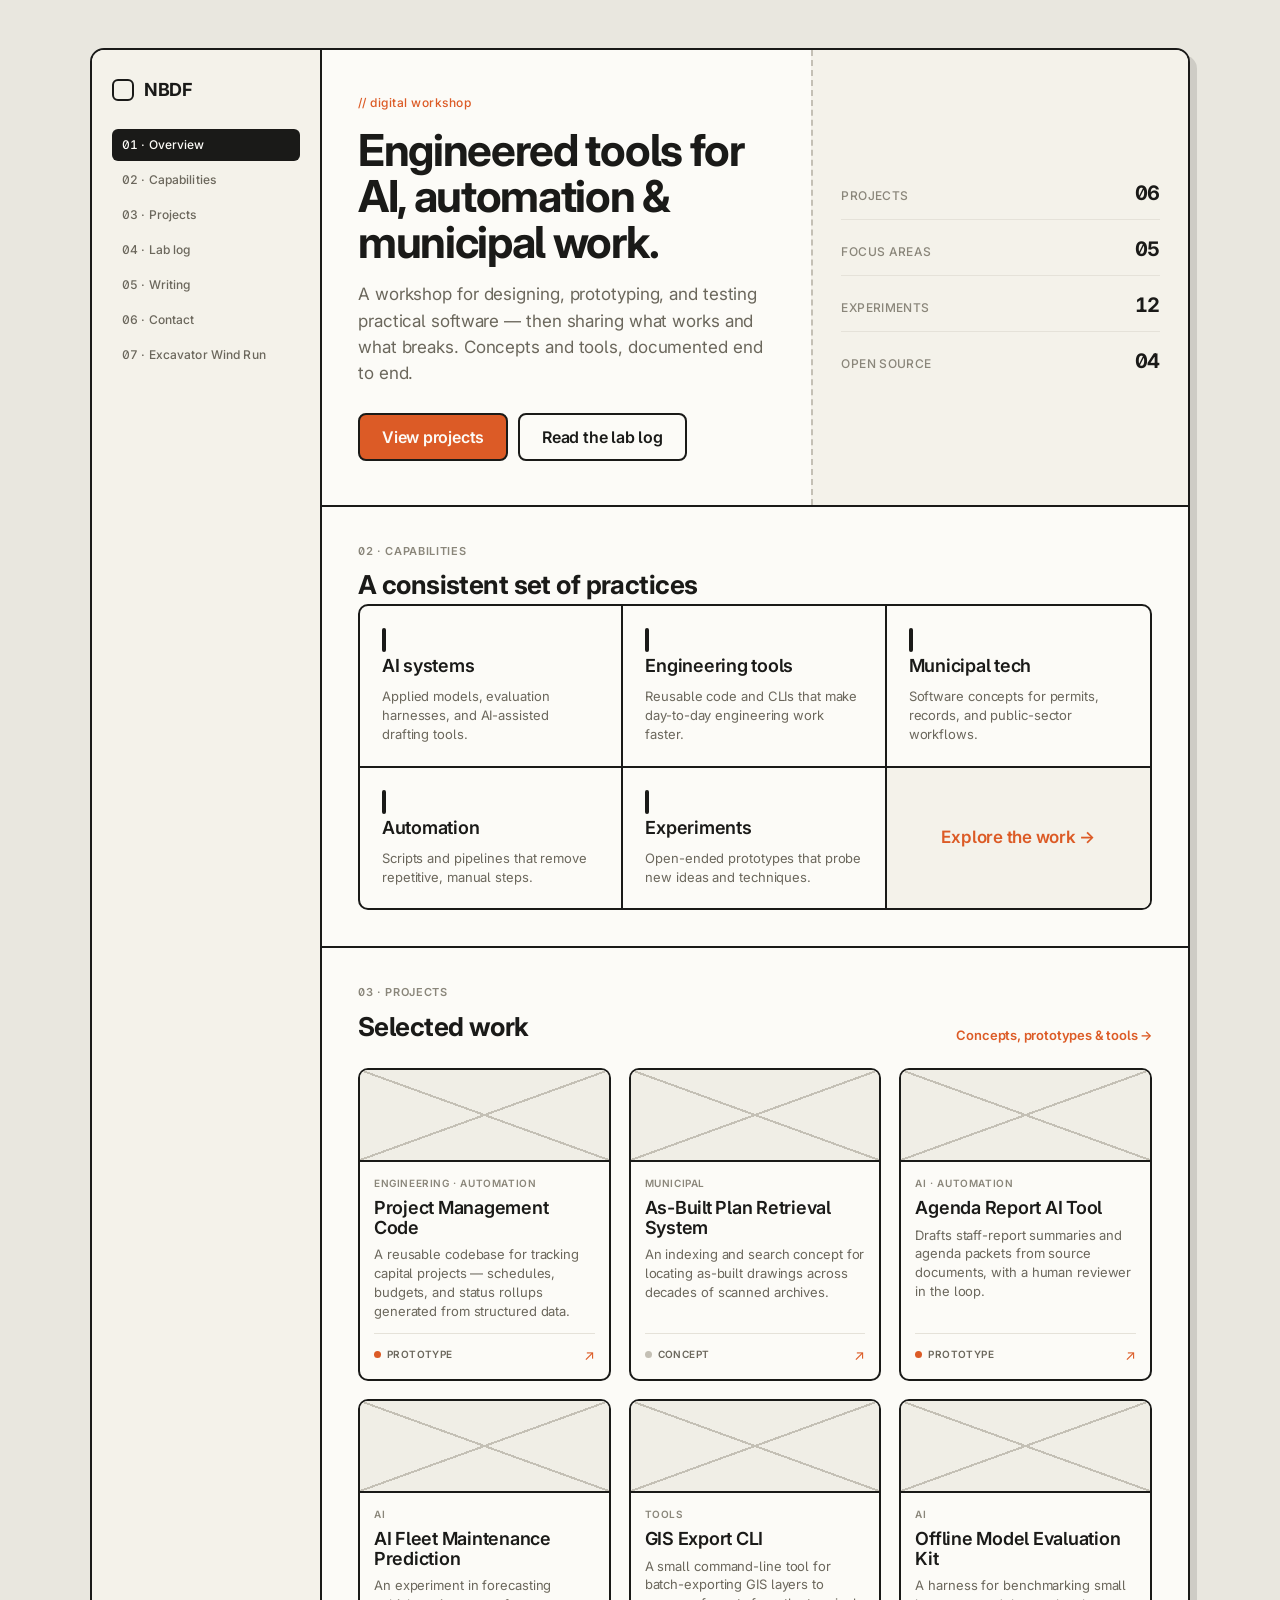
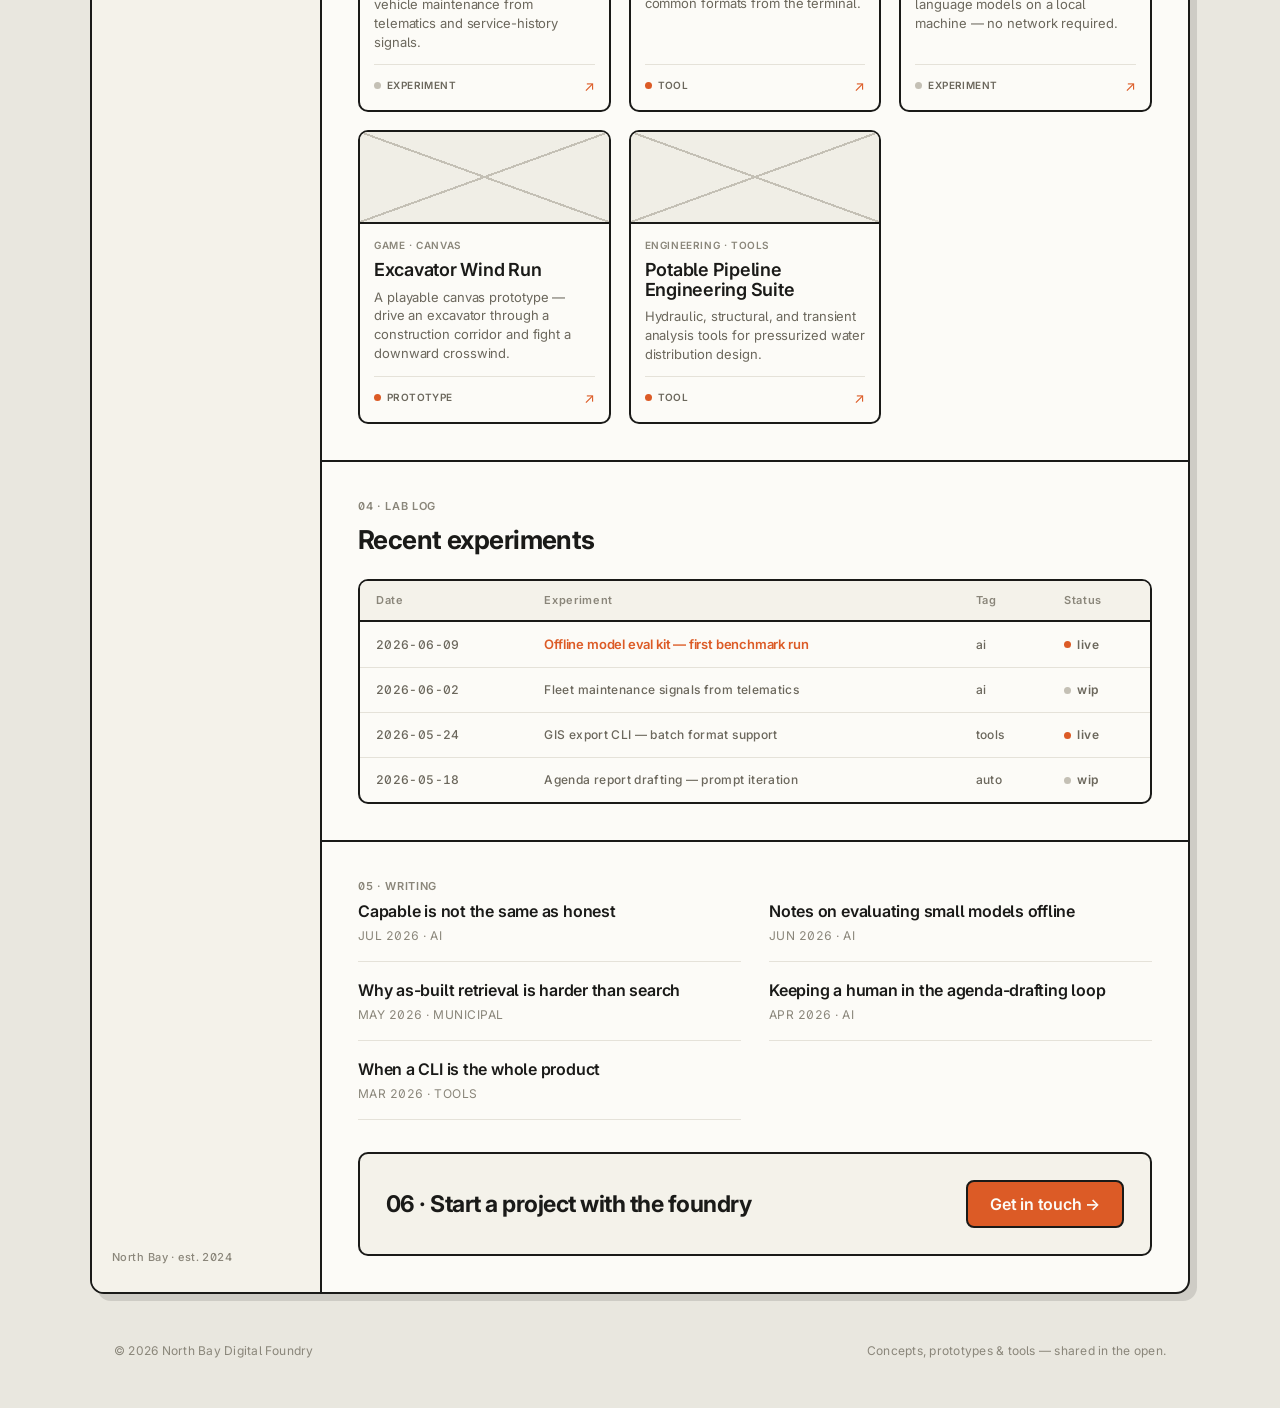
==== index.html @ fa915e72 "Add Lab Log 001 white paper page and landing-page links Publish 'Capable is not the same as honest' " ====
<!DOCTYPE html>
<html lang="en">
<head>
  <meta charset="utf-8">
  <meta name="viewport" content="width=device-width, initial-scale=1">
  <title>North Bay Digital Foundry — engineering, AI &amp; municipal technology</title>
  <meta name="description" content="A digital workshop where useful tools for AI, automation, engineering, and municipal technology are designed, prototyped, tested, and shared in the open.">
  <meta name="color-scheme" content="light">

  <!-- Open Graph -->
  <meta property="og:type" content="website">
  <meta property="og:title" content="North Bay Digital Foundry">
  <meta property="og:description" content="Engineered tools and experiments for AI, automation, and municipal work — designed, tested, and documented in the open.">

  <!-- Favicon: the NBDF mark -->
  <link rel="icon" href="data:image/svg+xml,%3Csvg xmlns='http://www.w3.org/2000/svg' viewBox='0 0 32 32'%3E%3Crect x='6' y='6' width='20' height='20' rx='4' fill='none' stroke='%231A1A18' stroke-width='3'/%3E%3C/svg%3E">

  <!-- Fonts -->
  <link rel="preconnect" href="https://fonts.googleapis.com">
  <link rel="preconnect" href="https://fonts.gstatic.com" crossorigin>
  <link href="https://fonts.googleapis.com/css2?family=Inter:wght@400;500;600;700;800&display=swap" rel="stylesheet">

  <link rel="stylesheet" href="assets/css/styles.css">
</head>
<body>
  <a class="skip-link" href="#overview">Skip to content</a>

  <div class="shell">

    <!-- ============ RAIL / INDEX ============ -->
    <header class="rail">
      <div class="rail__top">
        <span class="brand-mark" aria-hidden="true"></span>
        <span class="brand-name">NBDF</span>
        <button class="rail__toggle" type="button" aria-expanded="false" aria-controls="rail-nav">
          Menu
        </button>
      </div>

      <nav class="rail__nav" id="rail-nav" aria-label="Sections">
        <ol>
          <li><a href="#overview"     aria-current="true">01 · Overview</a></li>
          <li><a href="#capabilities">02 · Capabilities</a></li>
          <li><a href="#projects">    03 · Projects</a></li>
          <li><a href="#lab">         04 · Lab log</a></li>
          <li><a href="#writing">     05 · Writing</a></li>
          <li><a href="#contact">     06 · Contact</a></li>
          <li><a href="excavator-wind-run.html">07 · Excavator Wind Run</a></li>
        </ol>
      </nav>

      <p class="rail__meta">North Bay · est. 2024</p>
    </header>

    <!-- ============ CONTENT ============ -->
    <main class="content">

      <!-- 01 · OVERVIEW / HERO -->
      <section class="hero" id="overview" aria-labelledby="hero-title">
        <div class="hero__main">
          <p class="hero__kicker">// digital workshop</p>
          <h1 class="hero__title" id="hero-title">Engineered tools for AI, automation &amp; municipal work.</h1>
          <p class="hero__lede">A workshop for designing, prototyping, and testing practical software — then sharing what works and what breaks. Concepts and tools, documented end to end.</p>
          <div class="hero__actions">
            <a class="btn btn--primary" href="#projects">View projects</a>
            <a class="btn" href="#lab">Read the lab log</a>
          </div>
        </div>

        <div class="spec" aria-label="At a glance">
          <div class="spec__row"><span class="spec__label">PROJECTS</span><span class="spec__value tnum">06</span></div>
          <div class="spec__row"><span class="spec__label">FOCUS AREAS</span><span class="spec__value tnum">05</span></div>
          <div class="spec__row"><span class="spec__label">EXPERIMENTS</span><span class="spec__value tnum">12</span></div>
          <div class="spec__row"><span class="spec__label">OPEN SOURCE</span><span class="spec__value tnum">04</span></div>
        </div>
      </section>

      <!-- 02 · CAPABILITIES -->
      <section class="section" id="capabilities" aria-labelledby="cap-title">
        <p class="eyebrow">02 · Capabilities</p>
        <h2 class="section__title" id="cap-title">A consistent set of practices</h2>

        <div class="matrix">
          <article class="matrix__cell">
            <span class="matrix__icon" aria-hidden="true"></span>
            <h3 class="matrix__name">AI systems</h3>
            <p class="matrix__desc">Applied models, evaluation harnesses, and AI-assisted drafting tools.</p>
          </article>
          <article class="matrix__cell">
            <span class="matrix__icon" aria-hidden="true"></span>
            <h3 class="matrix__name">Engineering tools</h3>
            <p class="matrix__desc">Reusable code and CLIs that make day-to-day engineering work faster.</p>
          </article>
          <article class="matrix__cell">
            <span class="matrix__icon" aria-hidden="true"></span>
            <h3 class="matrix__name">Municipal tech</h3>
            <p class="matrix__desc">Software concepts for permits, records, and public-sector workflows.</p>
          </article>
          <article class="matrix__cell">
            <span class="matrix__icon" aria-hidden="true"></span>
            <h3 class="matrix__name">Automation</h3>
            <p class="matrix__desc">Scripts and pipelines that remove repetitive, manual steps.</p>
          </article>
          <article class="matrix__cell">
            <span class="matrix__icon" aria-hidden="true"></span>
            <h3 class="matrix__name">Experiments</h3>
            <p class="matrix__desc">Open-ended prototypes that probe new ideas and techniques.</p>
          </article>
          <a class="matrix__cell matrix__cta" href="#projects">Explore the work →</a>
        </div>
      </section>

      <!-- 03 · PROJECTS -->
      <section class="section" id="projects" aria-labelledby="proj-title">
        <div class="section__head">
          <div>
            <p class="eyebrow">03 · Projects</p>
            <h2 class="section__title" id="proj-title">Selected work</h2>
          </div>
          <a class="link-accent" href="#contact">Concepts, prototypes &amp; tools →</a>
        </div>

        <div class="projects">

          <!-- Project Management Code -->
          <article class="card">
            <div class="card__thumb" aria-hidden="true"></div>
            <div class="card__body">
              <p class="card__cat">ENGINEERING · AUTOMATION</p>
              <h3 class="card__title">Project Management Code</h3>
              <p class="card__desc">A reusable codebase for tracking capital projects — schedules, budgets, and status rollups generated from structured data.</p>
              <div class="card__foot">
                <span class="status"><span class="dot" aria-hidden="true"></span>PROTOTYPE</span>
                <span class="card__arrow" aria-hidden="true">↗</span>
              </div>
            </div>
          </article>

          <!-- As-Built Plan Retrieval System -->
          <article class="card">
            <div class="card__thumb" aria-hidden="true"></div>
            <div class="card__body">
              <p class="card__cat">MUNICIPAL</p>
              <h3 class="card__title">As-Built Plan Retrieval System</h3>
              <p class="card__desc">An indexing and search concept for locating as-built drawings across decades of scanned archives.</p>
              <div class="card__foot">
                <span class="status"><span class="dot dot--wip" aria-hidden="true"></span>CONCEPT</span>
                <span class="card__arrow" aria-hidden="true">↗</span>
              </div>
            </div>
          </article>

          <!-- Agenda Report AI Tool -->
          <article class="card">
            <div class="card__thumb" aria-hidden="true"></div>
            <div class="card__body">
              <p class="card__cat">AI · AUTOMATION</p>
              <h3 class="card__title">Agenda Report AI Tool</h3>
              <p class="card__desc">Drafts staff-report summaries and agenda packets from source documents, with a human reviewer in the loop.</p>
              <div class="card__foot">
                <span class="status"><span class="dot" aria-hidden="true"></span>PROTOTYPE</span>
                <span class="card__arrow" aria-hidden="true">↗</span>
              </div>
            </div>
          </article>

          <!-- AI Fleet Maintenance Prediction -->
          <article class="card">
            <div class="card__thumb" aria-hidden="true"></div>
            <div class="card__body">
              <p class="card__cat">AI</p>
              <h3 class="card__title">AI Fleet Maintenance Prediction</h3>
              <p class="card__desc">An experiment in forecasting vehicle maintenance from telematics and service-history signals.</p>
              <div class="card__foot">
                <span class="status"><span class="dot dot--wip" aria-hidden="true"></span>EXPERIMENT</span>
                <span class="card__arrow" aria-hidden="true">↗</span>
              </div>
            </div>
          </article>

          <!-- GIS Export CLI -->
          <article class="card">
            <div class="card__thumb" aria-hidden="true"></div>
            <div class="card__body">
              <p class="card__cat">TOOLS</p>
              <h3 class="card__title">GIS Export CLI</h3>
              <p class="card__desc">A small command-line tool for batch-exporting GIS layers to common formats from the terminal.</p>
              <div class="card__foot">
                <span class="status"><span class="dot" aria-hidden="true"></span>TOOL</span>
                <span class="card__arrow" aria-hidden="true">↗</span>
              </div>
            </div>
          </article>

          <!-- Offline Model Evaluation Kit -->
          <article class="card">
            <div class="card__thumb" aria-hidden="true"></div>
            <div class="card__body">
              <p class="card__cat">AI</p>
              <h3 class="card__title">Offline Model Evaluation Kit</h3>
              <p class="card__desc">A harness for benchmarking small language models on a local machine — no network required.</p>
              <div class="card__foot">
                <span class="status"><span class="dot dot--wip" aria-hidden="true"></span>EXPERIMENT</span>
                <span class="card__arrow" aria-hidden="true">↗</span>
              </div>
            </div>
          </article>

          <!-- Excavator Wind Run -->
          <a class="card" href="excavator-wind-run.html">
            <div class="card__thumb" aria-hidden="true"></div>
            <div class="card__body">
              <p class="card__cat">GAME · CANVAS</p>
              <h3 class="card__title">Excavator Wind Run</h3>
              <p class="card__desc">A playable canvas prototype — drive an excavator through a construction corridor and fight a downward crosswind.</p>
              <div class="card__foot">
                <span class="status"><span class="dot" aria-hidden="true"></span>PROTOTYPE</span>
                <span class="card__arrow" aria-hidden="true">↗</span>
              </div>
            </div>
          </a>

          <!-- Potable Pipeline Engineering Suite -->
          <a class="card" href="pipeline-calc.html">
            <div class="card__thumb" aria-hidden="true"></div>
            <div class="card__body">
              <p class="card__cat">ENGINEERING · TOOLS</p>
              <h3 class="card__title">Potable Pipeline Engineering Suite</h3>
              <p class="card__desc">Hydraulic, structural, and transient analysis tools for pressurized water distribution design.</p>
              <div class="card__foot">
                <span class="status"><span class="dot" aria-hidden="true"></span>TOOL</span>
                <span class="card__arrow" aria-hidden="true">↗</span>
              </div>
            </div>
          </a>

        </div>
      </section>

      <!-- 04 · LAB LOG -->
      <section class="section" id="lab" aria-labelledby="lab-title">
        <p class="eyebrow">04 · Lab log</p>
        <h2 class="section__title" id="lab-title">Recent experiments</h2>

        <div class="table-wrap" style="margin-top: 20px;">
          <table class="log">
            <thead>
              <tr><th scope="col">Date</th><th scope="col">Experiment</th><th scope="col">Tag</th><th scope="col">Status</th></tr>
            </thead>
            <tbody>
              <tr>
                <td>2026-06-09</td>
                <td class="log__exp"><a class="link-accent" href="lab-log-001.html">Offline model eval kit — first benchmark run</a></td>
                <td>ai</td>
                <td><span class="status"><span class="dot" aria-hidden="true"></span>live</span></td>
              </tr>
              <tr>
                <td>2026-06-02</td>
                <td class="log__exp">Fleet maintenance signals from telematics</td>
                <td>ai</td>
                <td><span class="status"><span class="dot dot--wip" aria-hidden="true"></span>wip</span></td>
              </tr>
              <tr>
                <td>2026-05-24</td>
                <td class="log__exp">GIS export CLI — batch format support</td>
                <td>tools</td>
                <td><span class="status"><span class="dot" aria-hidden="true"></span>live</span></td>
              </tr>
              <tr>
                <td>2026-05-18</td>
                <td class="log__exp">Agenda report drafting — prompt iteration</td>
                <td>auto</td>
                <td><span class="status"><span class="dot dot--wip" aria-hidden="true"></span>wip</span></td>
              </tr>
            </tbody>
          </table>
        </div>
      </section>

      <!-- 05 · WRITING + 06 · CONTACT -->
      <section class="section" id="writing" aria-labelledby="writing-title">
        <p class="eyebrow" id="writing-title">05 · Writing</p>

        <div class="writing">
          <a class="post" href="lab-log-001.html"><h3 class="post__title">Capable is not the same as honest</h3><span class="post__meta">JUL 2026 · AI</span></a>
          <a class="post" href="#"><h3 class="post__title">Notes on evaluating small models offline</h3><span class="post__meta">JUN 2026 · AI</span></a>
          <a class="post" href="#"><h3 class="post__title">Why as-built retrieval is harder than search</h3><span class="post__meta">MAY 2026 · MUNICIPAL</span></a>
          <a class="post" href="#"><h3 class="post__title">Keeping a human in the agenda-drafting loop</h3><span class="post__meta">APR 2026 · AI</span></a>
          <a class="post" href="#"><h3 class="post__title">When a CLI is the whole product</h3><span class="post__meta">MAR 2026 · TOOLS</span></a>
        </div>

        <div class="cta" id="contact">
          <h2 class="cta__title">06 · Start a project with the foundry</h2>
          <a class="btn btn--primary" href="mailto:rob@northbaydigitalfoundry.dev">Get in touch →</a>
        </div>
      </section>

    </main>
  </div>

  <footer class="colophon">
    <span>© <span id="year">2026</span> North Bay Digital Foundry</span>
    <span>Concepts, prototypes &amp; tools — shared in the open.</span>
  </footer>

  <script src="assets/js/main.js" defer></script>
</body>
</html>
---- assets/css/styles.css ----
/* =========================================================================
   North Bay Digital Foundry — Systematic Grid
   Design tokens derived from the Claude Design "Variant C" wireframe.
   ========================================================================= */

:root {
  /* --- Surfaces (warm paper palette) --- */
  --paper:        #E9E7DF; /* page background            */
  --surface:      #FCFBF7; /* primary card / content     */
  --surface-alt:  #F4F2EA; /* sidebar, spec block, tints */
  --surface-tint: #F0EEE6; /* icon chips, thumbnails     */

  /* --- Ink & text --- */
  --ink:    #1A1A18; /* primary text + structural borders */
  --muted:  #6B675C; /* secondary text                    */
  --faint:  #8A867A; /* metadata, eyebrows                */

  /* --- Lines --- */
  --line:        #E5E2D9; /* hairline dividers   */
  --line-strong: #1A1A18; /* structural borders  */
  --dash:        #C4C0B5; /* dashed dividers     */

  /* --- Accent (ember) & status --- */
  --accent:     #DC5B26;
  --accent-ink: #FCFBF7;
  --status-wip: #C4C0B5;

  /* --- Type --- */
  --font: 'Inter', system-ui, -apple-system, Segoe UI, Roboto, sans-serif;

  /* --- Layout --- */
  --shell-max: 1100px;
  --rail-w: 230px;
  --radius: 14px;
  --radius-sm: 8px;
  --pad-section: clamp(24px, 4vw, 36px);
}

/* =========================================================================
   Reset / base
   ========================================================================= */

*, *::before, *::after { box-sizing: border-box; }

html { scroll-behavior: smooth; }

@media (prefers-reduced-motion: reduce) {
  html { scroll-behavior: auto; }
  * { animation-duration: 0.001ms !important; transition-duration: 0.001ms !important; }
}

body {
  margin: 0;
  font-family: var(--font);
  font-size: 16px;
  line-height: 1.5;
  letter-spacing: -0.006em;
  font-feature-settings: 'cv05' 1;          /* clearer l / I / 1 */
  text-rendering: optimizeLegibility;
  -webkit-font-smoothing: antialiased;
  color: var(--ink);
  background: var(--paper);
}

a { color: inherit; text-decoration: none; }

img { max-width: 100%; display: block; }

:focus-visible {
  outline: 2.5px solid var(--accent);
  outline-offset: 2px;
  border-radius: 3px;
}

/* Tabular, slashed-zero figures for data / code contexts */
.tnum { font-feature-settings: 'tnum' 1, 'zero' 1, 'cv05' 1; }

/* Visually-hidden but screen-reader available */
.sr-only {
  position: absolute; width: 1px; height: 1px;
  padding: 0; margin: -1px; overflow: hidden;
  clip: rect(0 0 0 0); white-space: nowrap; border: 0;
}

/* Skip link */
.skip-link {
  position: absolute; left: 12px; top: -48px;
  background: var(--ink); color: var(--surface);
  padding: 8px 16px; border-radius: var(--radius-sm);
  font-weight: 600; z-index: 100;
  transition: top 0.15s ease;
}
.skip-link:focus { top: 12px; }

/* =========================================================================
   Shell — bordered card holding rail + content
   ========================================================================= */

.shell {
  max-width: var(--shell-max);
  margin: clamp(20px, 4vw, 48px) auto;
  background: var(--surface);
  border: 2px solid var(--line-strong);
  border-radius: var(--radius);
  box-shadow: 7px 7px 0 rgba(26, 26, 24, 0.13);
  overflow: hidden;
  display: grid;
  grid-template-columns: var(--rail-w) 1fr;
}

/* =========================================================================
   Rail — left index / navigation
   ========================================================================= */

.rail {
  border-right: 2px solid var(--line-strong);
  background: var(--surface-alt);
  padding: 26px 20px;
  display: flex;
  flex-direction: column;
  gap: 26px;
}

.rail__top {
  display: flex;
  align-items: center;
  gap: 10px;
}

.brand-mark {
  width: 22px; height: 22px;
  border: 2.5px solid var(--ink);
  border-radius: 6px;
  flex: none;
}

.brand-name {
  font-weight: 700;
  letter-spacing: -0.022em;
  font-size: 18px;
}

.rail__toggle {
  display: none; /* shown on mobile */
  margin-left: auto;
  appearance: none;
  background: transparent;
  border: 2px solid var(--ink);
  border-radius: var(--radius-sm);
  padding: 6px 10px;
  font: inherit;
  font-weight: 600;
  cursor: pointer;
}

.rail__nav ol {
  list-style: none;
  margin: 0; padding: 0;
  display: flex;
  flex-direction: column;
  gap: 3px;
}

.rail__nav a {
  display: block;
  padding: 7px 10px;
  border-radius: 6px;
  font-size: 12px;
  font-weight: 500;
  letter-spacing: 0.01em;
  color: var(--muted);
  font-feature-settings: 'tnum' 1, 'zero' 1;
  transition: background 0.12s ease, color 0.12s ease;
}

.rail__nav a:hover { background: rgba(26, 26, 24, 0.06); }

.rail__nav a[aria-current="true"] {
  background: var(--ink);
  color: var(--surface);
}

.rail__meta {
  margin: auto 0 0;
  font-size: 11px;
  color: var(--faint);
  font-weight: 500;
  letter-spacing: 0.04em;
  font-feature-settings: 'tnum' 1, 'zero' 1;
}

/* =========================================================================
   Content sections
   ========================================================================= */

.content { min-width: 0; } /* allow grid children to shrink */

.section {
  padding: var(--pad-section);
  border-bottom: 2px solid var(--line-strong);
}
.section:last-child { border-bottom: 0; }

.eyebrow {
  font-size: 11px;
  font-weight: 600;
  letter-spacing: 0.06em;
  color: var(--faint);
  margin: 0 0 6px;
  font-feature-settings: 'tnum' 1, 'zero' 1;
  text-transform: uppercase;
}

.section__head {
  display: flex;
  align-items: flex-end;
  justify-content: space-between;
  gap: 16px;
  margin-bottom: 22px;
  flex-wrap: wrap;
}

.section__title {
  font-size: clamp(1.35rem, 3vw, 1.625rem);
  font-weight: 700;
  letter-spacing: -0.022em;
  margin: 0;
}

.link-accent {
  font-size: 13px;
  font-weight: 600;
  letter-spacing: -0.014em;
  color: var(--accent);
}
.link-accent:hover { text-decoration: underline; }

/* =========================================================================
   Hero (overview)
   ========================================================================= */

.hero {
  display: grid;
  grid-template-columns: 1.3fr 1fr;
  border-bottom: 2px solid var(--line-strong);
}

.hero__main { padding: clamp(28px, 4vw, 44px) var(--pad-section); }

.hero__kicker {
  font-size: 12px;
  font-weight: 500;
  letter-spacing: 0.04em;
  color: var(--accent);
  margin: 0 0 16px;
  font-feature-settings: 'tnum' 1, 'zero' 1;
}

.hero__title {
  font-size: clamp(2rem, 5vw, 2.75rem);
  font-weight: 700;
  letter-spacing: -0.03em;
  line-height: 1.04;
  margin: 0;
}

.hero__lede {
  font-size: clamp(1rem, 2vw, 1.0625rem);
  line-height: 1.55;
  color: var(--muted);
  margin: 16px 0 0;
  max-width: 44ch;
}

.hero__actions {
  display: flex;
  flex-wrap: wrap;
  gap: 10px;
  margin-top: 26px;
}

/* Spec block */
.spec {
  border-left: 2px dashed var(--dash);
  padding: clamp(24px, 3vw, 34px) 28px;
  background: var(--surface-alt);
  display: flex;
  flex-direction: column;
  justify-content: center;
  gap: 14px;
}

.spec__row {
  display: flex;
  justify-content: space-between;
  align-items: baseline;
  padding-bottom: 11px;
  border-bottom: 1.5px solid var(--line);
  font-size: 12px;
  font-weight: 500;
  letter-spacing: 0.03em;
  font-feature-settings: 'tnum' 1, 'zero' 1;
}
.spec__row:last-child { border-bottom: 0; padding-bottom: 0; }
.spec__label { color: var(--faint); }
.spec__value {
  font-size: 20px;
  font-weight: 700;
  letter-spacing: -0.02em;
}

/* =========================================================================
   Buttons
   ========================================================================= */

.btn {
  display: inline-block;
  font-weight: 600;
  letter-spacing: -0.014em;
  font-size: 16px;
  padding: 10px 22px;
  border: 2.5px solid var(--ink);
  border-radius: var(--radius-sm);
  cursor: pointer;
  background: transparent;
  color: var(--ink);
  transition: transform 0.08s ease, box-shadow 0.12s ease;
}
.btn:hover { transform: translate(-1px, -1px); box-shadow: 2px 2px 0 rgba(26,26,24,0.18); }
.btn:active { transform: translate(0, 0); box-shadow: none; }

.btn--primary {
  background: var(--accent);
  color: var(--accent-ink);
}

/* =========================================================================
   Capabilities matrix
   ========================================================================= */

.matrix {
  display: grid;
  grid-template-columns: repeat(3, 1fr);
  border: 2px solid var(--line-strong);
  border-radius: 10px;
  overflow: hidden;
}

.matrix__cell {
  padding: 22px;
  border-right: 2px solid var(--line-strong);
  border-bottom: 2px solid var(--line-strong);
}
/* remove rightmost column right-borders and last row bottom-borders */
.matrix__cell:nth-child(3n) { border-right: 0; }
.matrix__cell:nth-last-child(-n+3) { border-bottom: 0; }

.matrix__icon {
  width: 32px; height: 32px;
  border: 2px solid var(--ink);
  border-radius: 7px;
  margin-bottom: 12px;
  background: var(--surface-tint);
}

.matrix__name {
  font-size: 18px;
  font-weight: 600;
  letter-spacing: -0.014em;
  margin: 0 0 8px;
}

.matrix__desc {
  font-size: 13px;
  line-height: 1.45;
  color: var(--muted);
  margin: 0;
}

.matrix__cta {
  background: var(--surface-alt);
  display: flex;
  align-items: center;
  justify-content: center;
  font-size: 17px;
  font-weight: 600;
  letter-spacing: -0.014em;
  color: var(--accent);
}

/* =========================================================================
   Projects grid
   ========================================================================= */

.projects {
  display: grid;
  grid-template-columns: repeat(3, 1fr);
  gap: 18px;
}

.card {
  border: 2px solid var(--line-strong);
  border-radius: 10px;
  overflow: hidden;
  display: flex;
  flex-direction: column;
  background: var(--surface);
  transition: transform 0.1s ease, box-shadow 0.14s ease;
}
.card:hover { transform: translate(-2px, -2px); box-shadow: 4px 4px 0 rgba(26,26,24,0.15); }

.card__thumb {
  height: 92px;
  border-bottom: 2px solid var(--line-strong);
  background-color: var(--surface-tint);
  background-image:
    linear-gradient(to top right, transparent calc(50% - 1px), var(--dash) calc(50% - 1px), var(--dash) calc(50% + 1px), transparent calc(50% + 1px)),
    linear-gradient(to top left,  transparent calc(50% - 1px), var(--dash) calc(50% - 1px), var(--dash) calc(50% + 1px), transparent calc(50% + 1px));
}

.card__body {
  padding: 14px;
  display: flex;
  flex-direction: column;
  flex: 1;
}

.card__cat {
  font-size: 10px;
  color: var(--faint);
  font-weight: 600;
  letter-spacing: 0.06em;
  margin: 0 0 7px;
  font-feature-settings: 'tnum' 1, 'zero' 1;
}

.card__title {
  font-size: 18px;
  font-weight: 600;
  letter-spacing: -0.014em;
  line-height: 1.1;
  margin: 0 0 8px;
}

.card__desc {
  font-size: 13px;
  line-height: 1.45;
  color: var(--muted);
  margin: 0 0 12px;
}

.card__foot {
  display: flex;
  align-items: center;
  justify-content: space-between;
  border-top: 1.5px solid var(--line);
  padding-top: 10px;
  margin-top: auto;
}

.status {
  display: flex;
  align-items: center;
  gap: 6px;
  font-size: 10px;
  font-weight: 600;
  letter-spacing: 0.04em;
  color: var(--muted);
  font-feature-settings: 'tnum' 1, 'zero' 1;
}

.dot {
  width: 7px; height: 7px;
  border-radius: 50%;
  background: var(--accent);
  flex: none;
}
.dot--wip { background: var(--status-wip); }

.card__arrow { font-size: 14px; color: var(--accent); }

/* =========================================================================
   Lab log table
   ========================================================================= */

.table-wrap { overflow-x: auto; -webkit-overflow-scrolling: touch; }

.log {
  width: 100%;
  border: 2px solid var(--line-strong);
  border-radius: 10px;
  border-collapse: separate;
  border-spacing: 0;
  overflow: hidden;
  font-size: 12px;
  font-weight: 500;
  letter-spacing: 0.03em;
  font-feature-settings: 'tnum' 1, 'zero' 1;
  min-width: 520px;
}

.log thead th {
  text-align: left;
  background: var(--surface-alt);
  border-bottom: 2px solid var(--line-strong);
  color: var(--faint);
  font-weight: 600;
  letter-spacing: 0.06em;
  font-size: 11px;
  padding: 11px 16px;
}

.log tbody td {
  padding: 13px 16px;
  border-bottom: 1.5px solid var(--line);
  color: var(--muted);
  vertical-align: middle;
}
.log tbody tr:last-child td { border-bottom: 0; }

.log__exp { color: var(--ink); font-weight: 500; }
.log .status { font-size: 12px; }

/* =========================================================================
   Writing list
   ========================================================================= */

.writing {
  display: grid;
  grid-template-columns: 1fr 1fr;
  gap: 18px 28px;
  margin-bottom: 32px;
}

.post {
  display: flex;
  flex-direction: column;
  gap: 6px;
  border-bottom: 1.5px solid var(--line);
  padding-bottom: 16px;
}

.post__title {
  font-size: 16px;
  font-weight: 600;
  letter-spacing: -0.014em;
  margin: 0;
  line-height: 1.25;
}
.post:hover .post__title { color: var(--accent); }

.post__meta {
  font-size: 12px;
  color: var(--faint);
  letter-spacing: 0.04em;
  font-feature-settings: 'tnum' 1, 'zero' 1;
}

/* =========================================================================
   Contact CTA
   ========================================================================= */

.cta {
  border: 2.5px solid var(--line-strong);
  border-radius: 10px;
  padding: clamp(20px, 3vw, 26px);
  background: var(--surface-alt);
  display: flex;
  align-items: center;
  justify-content: space-between;
  gap: 20px;
  flex-wrap: wrap;
}

.cta__title {
  font-size: clamp(1.2rem, 2.5vw, 1.4375rem);
  font-weight: 700;
  letter-spacing: -0.022em;
  margin: 0;
}

/* =========================================================================
   Page footer
   ========================================================================= */

.colophon {
  max-width: var(--shell-max);
  margin: 0 auto clamp(24px, 4vw, 48px);
  padding: 0 24px;
  display: flex;
  justify-content: space-between;
  gap: 16px;
  flex-wrap: wrap;
  font-size: 12px;
  color: var(--faint);
  letter-spacing: 0.02em;
}
.colophon a:hover { color: var(--ink); }

/* =========================================================================
   Responsive
   ========================================================================= */

/* Tablet: tighten matrix / projects to 2 columns */
@media (max-width: 860px) {
  .matrix { grid-template-columns: repeat(2, 1fr); }
  .matrix__cell:nth-child(3n) { border-right: 2px solid var(--line-strong); }
  .matrix__cell:nth-child(2n) { border-right: 0; }
  .matrix__cell:nth-last-child(-n+3) { border-bottom: 2px solid var(--line-strong); }
  .matrix__cell:nth-last-child(-n+2) { border-bottom: 0; }

  .projects { grid-template-columns: repeat(2, 1fr); }
}

/* Collapse rail into a top bar */
@media (max-width: 760px) {
  .shell {
    grid-template-columns: 1fr;
    margin: 16px;
  }

  .rail {
    border-right: 0;
    border-bottom: 2px solid var(--line-strong);
    padding: 16px 18px;
    gap: 16px;
  }

  .rail__top { gap: 10px; }
  .rail__toggle { display: inline-block; }

  .rail__nav {
    display: none;
  }
  .rail__nav.is-open { display: block; }

  .rail__nav ol { gap: 2px; }

  .rail__meta { display: none; }

  .hero { grid-template-columns: 1fr; }
  .spec {
    border-left: 0;
    border-top: 2px dashed var(--dash);
  }
}

@media (max-width: 540px) {
  .matrix { grid-template-columns: 1fr; }
  .matrix__cell { border-right: 0 !important; border-bottom: 2px solid var(--line-strong) !important; }
  .matrix__cell:last-child { border-bottom: 0 !important; }

  .projects { grid-template-columns: 1fr; }
  .writing { grid-template-columns: 1fr; }

  .section__head { align-items: flex-start; }
  .hero__actions .btn { flex: 1; text-align: center; }
}
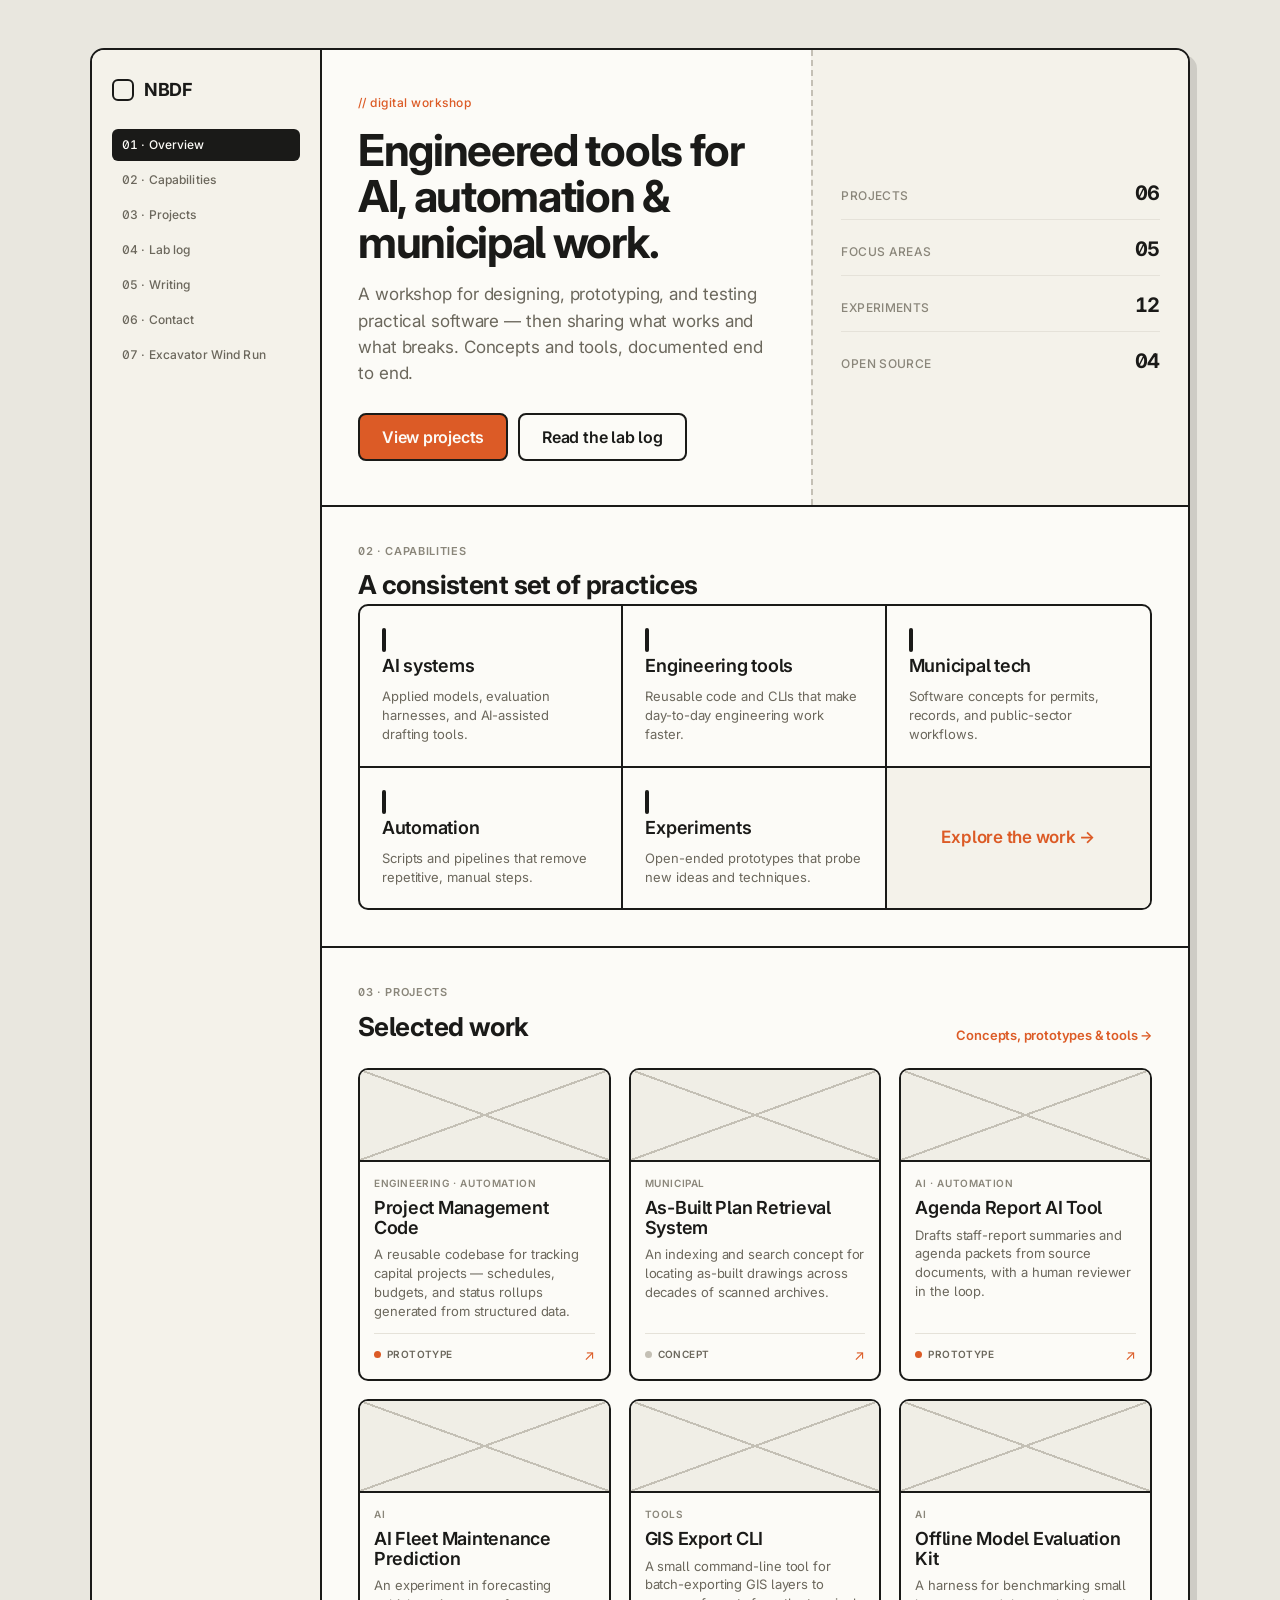
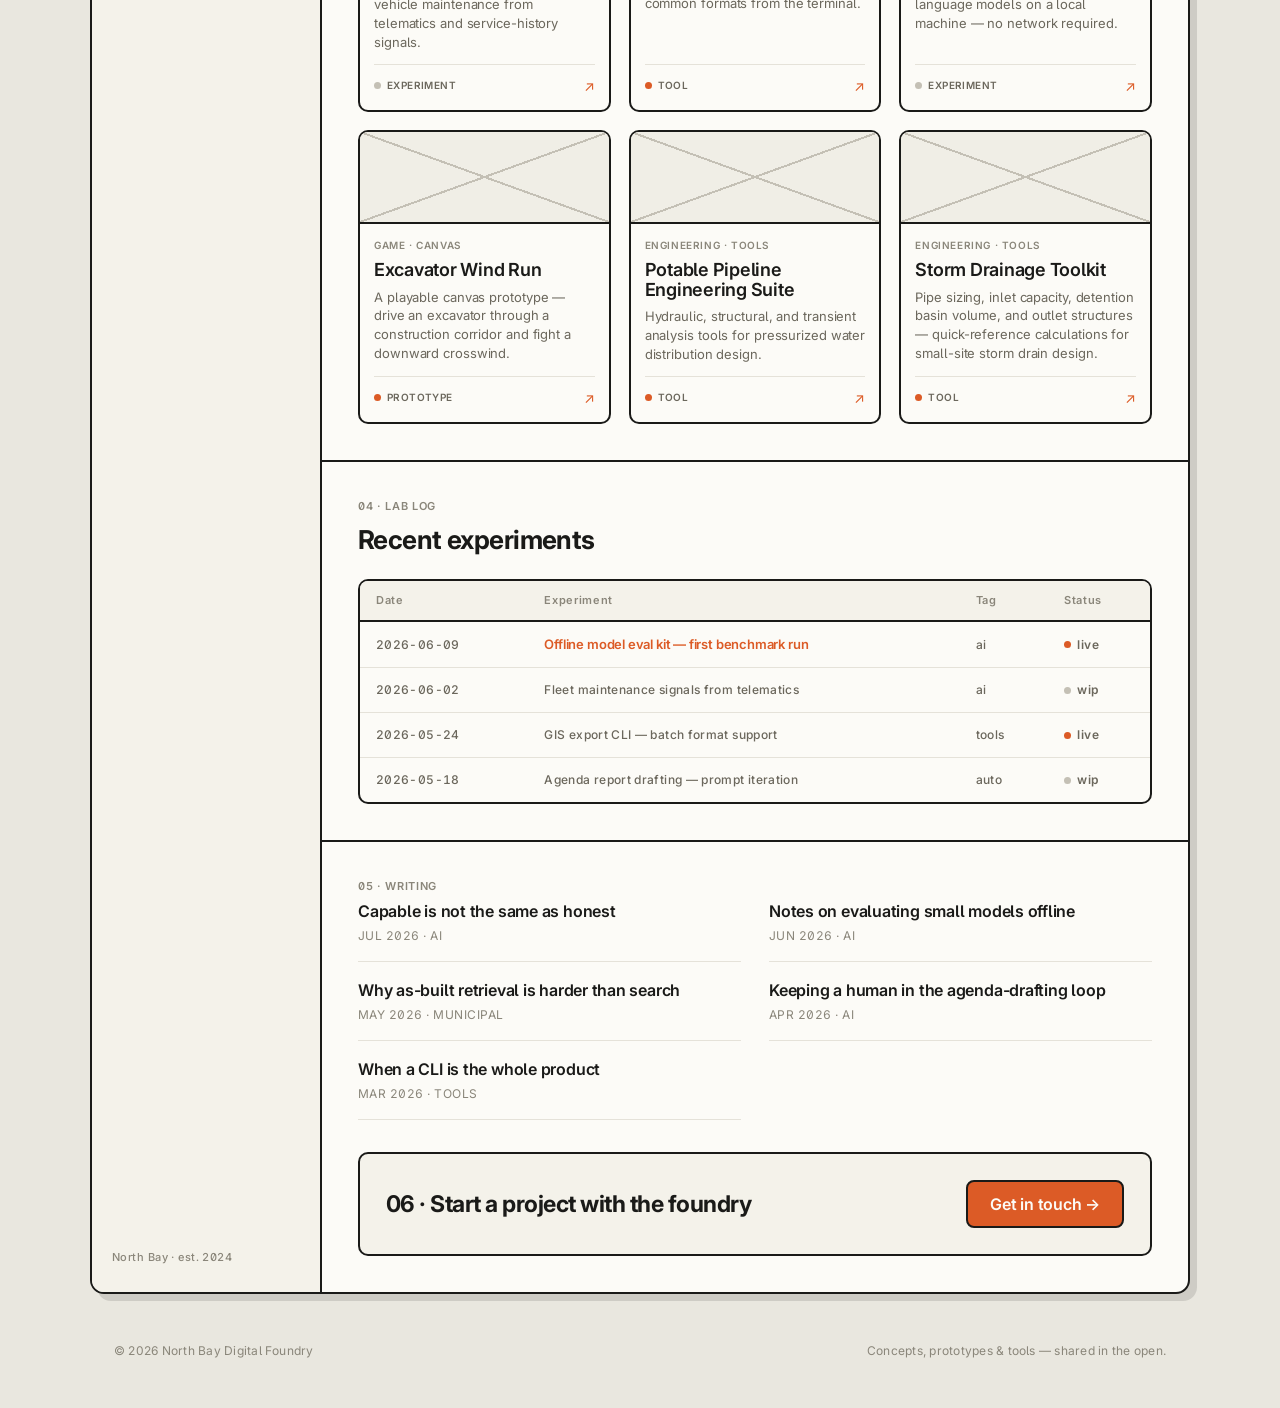
==== commit be055f29: "Add Storm Drainage Toolkit calculator suite Seven quick-reference storm drain calculators (Rational " ====
--- a/index.html
+++ b/index.html
@@ -227,6 +227,20 @@
               <p class="card__cat">ENGINEERING · TOOLS</p>
               <h3 class="card__title">Potable Pipeline Engineering Suite</h3>
               <p class="card__desc">Hydraulic, structural, and transient analysis tools for pressurized water distribution design.</p>
+              <div class="card__foot">
+                <span class="status"><span class="dot" aria-hidden="true"></span>TOOL</span>
+                <span class="card__arrow" aria-hidden="true">↗</span>
+              </div>
+            </div>
+          </a>
+
+          <!-- Storm Drainage Toolkit -->
+          <a class="card" href="storm-drainage-calc.html">
+            <div class="card__thumb" aria-hidden="true"></div>
+            <div class="card__body">
+              <p class="card__cat">ENGINEERING · TOOLS</p>
+              <h3 class="card__title">Storm Drainage Toolkit</h3>
+              <p class="card__desc">Pipe sizing, inlet capacity, detention basin volume, and outlet structures — quick-reference calculations for small-site storm drain design.</p>
               <div class="card__foot">
                 <span class="status"><span class="dot" aria-hidden="true"></span>TOOL</span>
                 <span class="card__arrow" aria-hidden="true">↗</span>
@@ -291,7 +305,7 @@
 
         <div class="cta" id="contact">
           <h2 class="cta__title">06 · Start a project with the foundry</h2>
-          <a class="btn btn--primary" href="mailto:rob@northbaydigitalfoundry.dev">Get in touch →</a>
+          <a class="btn btn--primary" href="mailto:rob@northbaydigitalfoundry.com">Get in touch →</a>
         </div>
       </section>
 
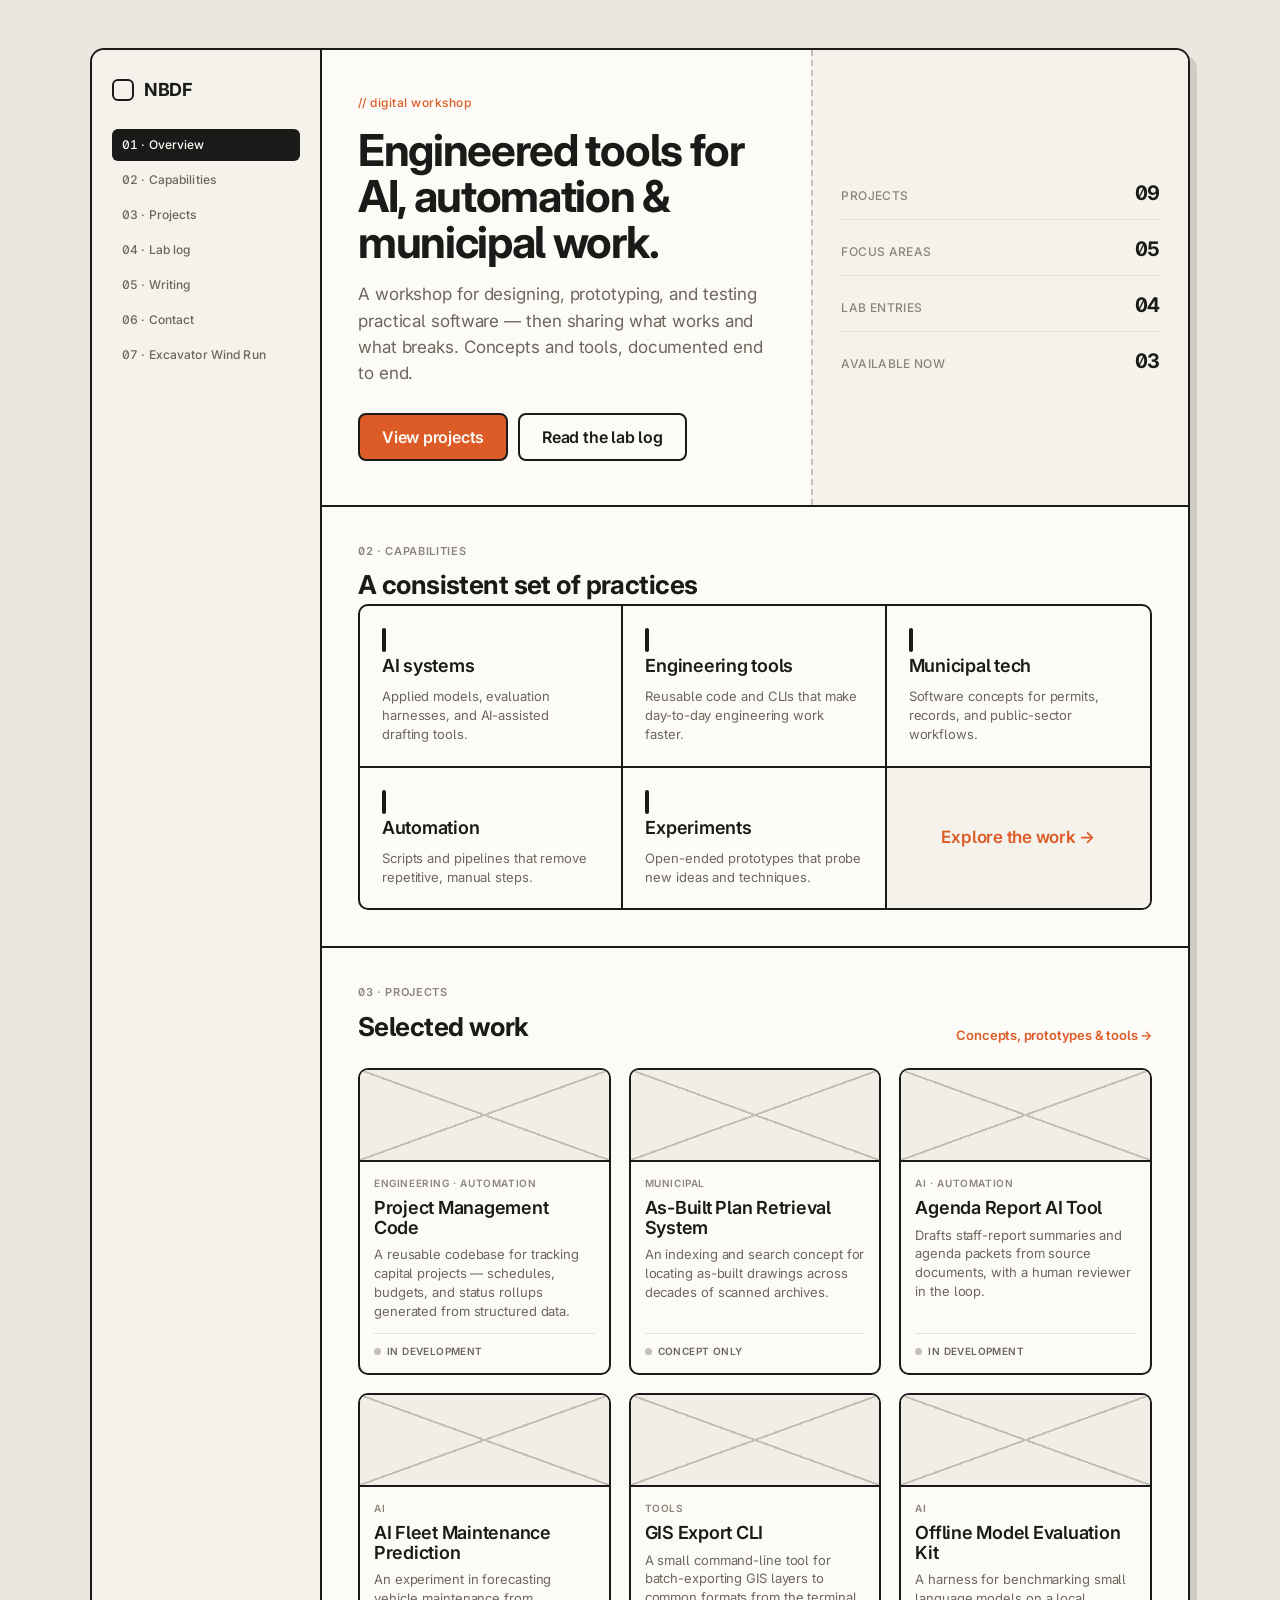
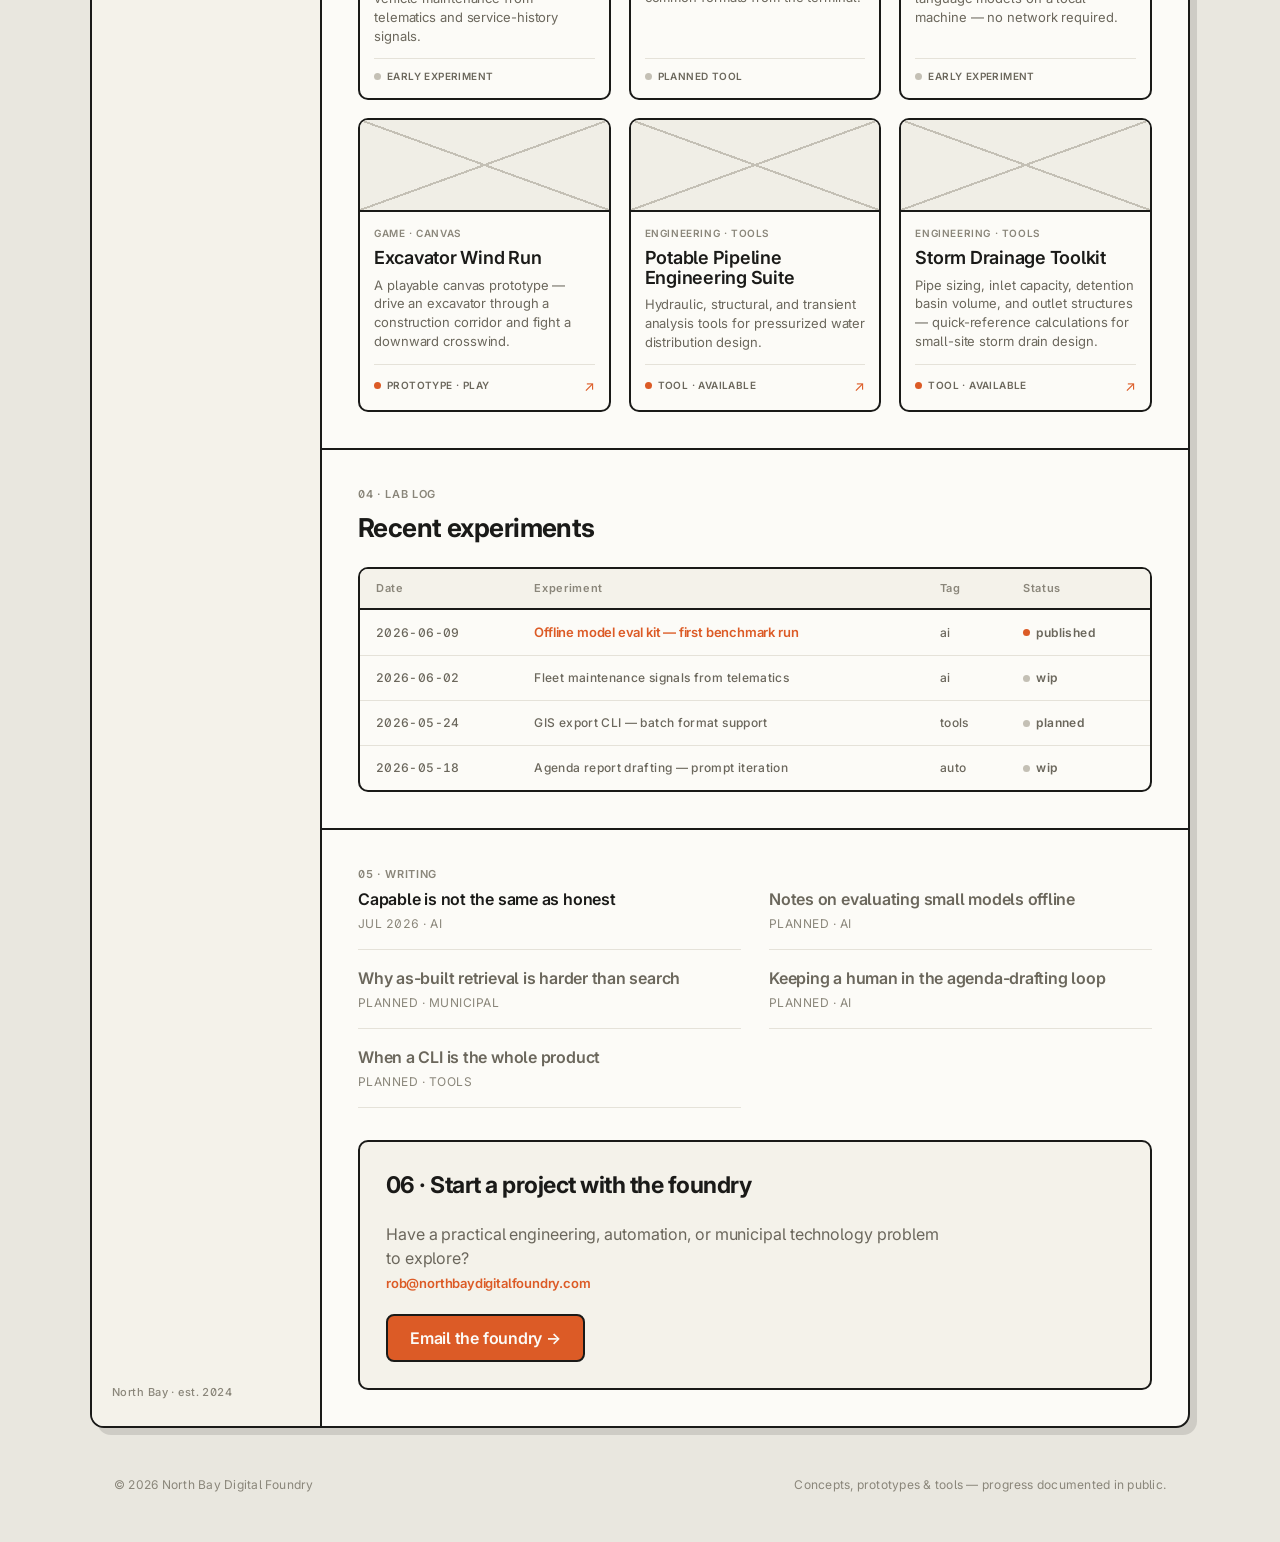
==== commit 47d9fe2e: "Clarify landing page project availability" ====
--- a/index.html
+++ b/index.html
@@ -4,13 +4,13 @@
   <meta charset="utf-8">
   <meta name="viewport" content="width=device-width, initial-scale=1">
   <title>North Bay Digital Foundry — engineering, AI &amp; municipal technology</title>
-  <meta name="description" content="A digital workshop where useful tools for AI, automation, engineering, and municipal technology are designed, prototyped, tested, and shared in the open.">
+  <meta name="description" content="A digital workshop where useful tools for AI, automation, engineering, and municipal technology are designed, prototyped, tested, and documented in public.">
   <meta name="color-scheme" content="light">
 
   <!-- Open Graph -->
   <meta property="og:type" content="website">
   <meta property="og:title" content="North Bay Digital Foundry">
-  <meta property="og:description" content="Engineered tools and experiments for AI, automation, and municipal work — designed, tested, and documented in the open.">
+  <meta property="og:description" content="Engineered tools and experiments for AI, automation, and municipal work — designed, tested, and documented in public.">
 
   <!-- Favicon: the NBDF mark -->
   <link rel="icon" href="data:image/svg+xml,%3Csvg xmlns='http://www.w3.org/2000/svg' viewBox='0 0 32 32'%3E%3Crect x='6' y='6' width='20' height='20' rx='4' fill='none' stroke='%231A1A18' stroke-width='3'/%3E%3C/svg%3E">
@@ -20,7 +20,7 @@
   <link rel="preconnect" href="https://fonts.gstatic.com" crossorigin>
   <link href="https://fonts.googleapis.com/css2?family=Inter:wght@400;500;600;700;800&display=swap" rel="stylesheet">
 
-  <link rel="stylesheet" href="assets/css/styles.css">
+  <link rel="stylesheet" href="assets/css/styles.css?v=20260726">
 </head>
 <body>
   <a class="skip-link" href="#overview">Skip to content</a>
@@ -68,10 +68,10 @@
         </div>
 
         <div class="spec" aria-label="At a glance">
-          <div class="spec__row"><span class="spec__label">PROJECTS</span><span class="spec__value tnum">06</span></div>
+          <div class="spec__row"><span class="spec__label">PROJECTS</span><span class="spec__value tnum">09</span></div>
           <div class="spec__row"><span class="spec__label">FOCUS AREAS</span><span class="spec__value tnum">05</span></div>
-          <div class="spec__row"><span class="spec__label">EXPERIMENTS</span><span class="spec__value tnum">12</span></div>
-          <div class="spec__row"><span class="spec__label">OPEN SOURCE</span><span class="spec__value tnum">04</span></div>
+          <div class="spec__row"><span class="spec__label">LAB ENTRIES</span><span class="spec__value tnum">04</span></div>
+          <div class="spec__row"><span class="spec__label">AVAILABLE NOW</span><span class="spec__value tnum">03</span></div>
         </div>
       </section>
 
@@ -130,8 +130,7 @@
               <h3 class="card__title">Project Management Code</h3>
               <p class="card__desc">A reusable codebase for tracking capital projects — schedules, budgets, and status rollups generated from structured data.</p>
               <div class="card__foot">
-                <span class="status"><span class="dot" aria-hidden="true"></span>PROTOTYPE</span>
-                <span class="card__arrow" aria-hidden="true">↗</span>
+                <span class="status"><span class="dot dot--wip" aria-hidden="true"></span>IN DEVELOPMENT</span>
               </div>
             </div>
           </article>
@@ -144,8 +143,7 @@
               <h3 class="card__title">As-Built Plan Retrieval System</h3>
               <p class="card__desc">An indexing and search concept for locating as-built drawings across decades of scanned archives.</p>
               <div class="card__foot">
-                <span class="status"><span class="dot dot--wip" aria-hidden="true"></span>CONCEPT</span>
-                <span class="card__arrow" aria-hidden="true">↗</span>
+                <span class="status"><span class="dot dot--wip" aria-hidden="true"></span>CONCEPT ONLY</span>
               </div>
             </div>
           </article>
@@ -158,8 +156,7 @@
               <h3 class="card__title">Agenda Report AI Tool</h3>
               <p class="card__desc">Drafts staff-report summaries and agenda packets from source documents, with a human reviewer in the loop.</p>
               <div class="card__foot">
-                <span class="status"><span class="dot" aria-hidden="true"></span>PROTOTYPE</span>
-                <span class="card__arrow" aria-hidden="true">↗</span>
+                <span class="status"><span class="dot dot--wip" aria-hidden="true"></span>IN DEVELOPMENT</span>
               </div>
             </div>
           </article>
@@ -172,8 +169,7 @@
               <h3 class="card__title">AI Fleet Maintenance Prediction</h3>
               <p class="card__desc">An experiment in forecasting vehicle maintenance from telematics and service-history signals.</p>
               <div class="card__foot">
-                <span class="status"><span class="dot dot--wip" aria-hidden="true"></span>EXPERIMENT</span>
-                <span class="card__arrow" aria-hidden="true">↗</span>
+                <span class="status"><span class="dot dot--wip" aria-hidden="true"></span>EARLY EXPERIMENT</span>
               </div>
             </div>
           </article>
@@ -186,8 +182,7 @@
               <h3 class="card__title">GIS Export CLI</h3>
               <p class="card__desc">A small command-line tool for batch-exporting GIS layers to common formats from the terminal.</p>
               <div class="card__foot">
-                <span class="status"><span class="dot" aria-hidden="true"></span>TOOL</span>
-                <span class="card__arrow" aria-hidden="true">↗</span>
+                <span class="status"><span class="dot dot--wip" aria-hidden="true"></span>PLANNED TOOL</span>
               </div>
             </div>
           </article>
@@ -200,8 +195,7 @@
               <h3 class="card__title">Offline Model Evaluation Kit</h3>
               <p class="card__desc">A harness for benchmarking small language models on a local machine — no network required.</p>
               <div class="card__foot">
-                <span class="status"><span class="dot dot--wip" aria-hidden="true"></span>EXPERIMENT</span>
-                <span class="card__arrow" aria-hidden="true">↗</span>
+                <span class="status"><span class="dot dot--wip" aria-hidden="true"></span>EARLY EXPERIMENT</span>
               </div>
             </div>
           </article>
@@ -214,7 +208,7 @@
               <h3 class="card__title">Excavator Wind Run</h3>
               <p class="card__desc">A playable canvas prototype — drive an excavator through a construction corridor and fight a downward crosswind.</p>
               <div class="card__foot">
-                <span class="status"><span class="dot" aria-hidden="true"></span>PROTOTYPE</span>
+                <span class="status"><span class="dot" aria-hidden="true"></span>PROTOTYPE · PLAY</span>
                 <span class="card__arrow" aria-hidden="true">↗</span>
               </div>
             </div>
@@ -228,7 +222,7 @@
               <h3 class="card__title">Potable Pipeline Engineering Suite</h3>
               <p class="card__desc">Hydraulic, structural, and transient analysis tools for pressurized water distribution design.</p>
               <div class="card__foot">
-                <span class="status"><span class="dot" aria-hidden="true"></span>TOOL</span>
+                <span class="status"><span class="dot" aria-hidden="true"></span>TOOL · AVAILABLE</span>
                 <span class="card__arrow" aria-hidden="true">↗</span>
               </div>
             </div>
@@ -242,7 +236,7 @@
               <h3 class="card__title">Storm Drainage Toolkit</h3>
               <p class="card__desc">Pipe sizing, inlet capacity, detention basin volume, and outlet structures — quick-reference calculations for small-site storm drain design.</p>
               <div class="card__foot">
-                <span class="status"><span class="dot" aria-hidden="true"></span>TOOL</span>
+                <span class="status"><span class="dot" aria-hidden="true"></span>TOOL · AVAILABLE</span>
                 <span class="card__arrow" aria-hidden="true">↗</span>
               </div>
             </div>
@@ -266,7 +260,7 @@
                 <td>2026-06-09</td>
                 <td class="log__exp"><a class="link-accent" href="lab-log-001.html">Offline model eval kit — first benchmark run</a></td>
                 <td>ai</td>
-                <td><span class="status"><span class="dot" aria-hidden="true"></span>live</span></td>
+                <td><span class="status"><span class="dot" aria-hidden="true"></span>published</span></td>
               </tr>
               <tr>
                 <td>2026-06-02</td>
@@ -278,7 +272,7 @@
                 <td>2026-05-24</td>
                 <td class="log__exp">GIS export CLI — batch format support</td>
                 <td>tools</td>
-                <td><span class="status"><span class="dot" aria-hidden="true"></span>live</span></td>
+                <td><span class="status"><span class="dot dot--wip" aria-hidden="true"></span>planned</span></td>
               </tr>
               <tr>
                 <td>2026-05-18</td>
@@ -297,15 +291,16 @@
 
         <div class="writing">
           <a class="post" href="lab-log-001.html"><h3 class="post__title">Capable is not the same as honest</h3><span class="post__meta">JUL 2026 · AI</span></a>
-          <a class="post" href="#"><h3 class="post__title">Notes on evaluating small models offline</h3><span class="post__meta">JUN 2026 · AI</span></a>
-          <a class="post" href="#"><h3 class="post__title">Why as-built retrieval is harder than search</h3><span class="post__meta">MAY 2026 · MUNICIPAL</span></a>
-          <a class="post" href="#"><h3 class="post__title">Keeping a human in the agenda-drafting loop</h3><span class="post__meta">APR 2026 · AI</span></a>
-          <a class="post" href="#"><h3 class="post__title">When a CLI is the whole product</h3><span class="post__meta">MAR 2026 · TOOLS</span></a>
+          <article class="post post--planned"><h3 class="post__title">Notes on evaluating small models offline</h3><span class="post__meta">PLANNED · AI</span></article>
+          <article class="post post--planned"><h3 class="post__title">Why as-built retrieval is harder than search</h3><span class="post__meta">PLANNED · MUNICIPAL</span></article>
+          <article class="post post--planned"><h3 class="post__title">Keeping a human in the agenda-drafting loop</h3><span class="post__meta">PLANNED · AI</span></article>
+          <article class="post post--planned"><h3 class="post__title">When a CLI is the whole product</h3><span class="post__meta">PLANNED · TOOLS</span></article>
         </div>
 
         <div class="cta" id="contact">
           <h2 class="cta__title">06 · Start a project with the foundry</h2>
-          <a class="btn btn--primary" href="mailto:rob@northbaydigitalfoundry.com">Get in touch →</a>
+          <p class="cta__copy">Have a practical engineering, automation, or municipal technology problem to explore?<br><a class="link-accent" href="mailto:rob@northbaydigitalfoundry.com">rob@northbaydigitalfoundry.com</a></p>
+          <a class="btn btn--primary" href="mailto:rob@northbaydigitalfoundry.com">Email the foundry →</a>
         </div>
       </section>
 
@@ -314,7 +309,7 @@
 
   <footer class="colophon">
     <span>© <span id="year">2026</span> North Bay Digital Foundry</span>
-    <span>Concepts, prototypes &amp; tools — shared in the open.</span>
+    <span>Concepts, prototypes &amp; tools — progress documented in public.</span>
   </footer>
 
   <script src="assets/js/main.js" defer></script>
--- a/assets/css/styles.css
+++ b/assets/css/styles.css
@@ -405,9 +405,11 @@
   display: flex;
   flex-direction: column;
   background: var(--surface);
+}
+a.card {
   transition: transform 0.1s ease, box-shadow 0.14s ease;
 }
-.card:hover { transform: translate(-2px, -2px); box-shadow: 4px 4px 0 rgba(26,26,24,0.15); }
+a.card:hover { transform: translate(-2px, -2px); box-shadow: 4px 4px 0 rgba(26,26,24,0.15); }
 
 .card__thumb {
   height: 92px;
@@ -548,6 +550,8 @@
   line-height: 1.25;
 }
 .post:hover .post__title { color: var(--accent); }
+.post--planned .post__title { color: var(--muted); }
+.post--planned:hover .post__title { color: var(--muted); }
 
 .post__meta {
   font-size: 12px;
@@ -570,6 +574,18 @@
   justify-content: space-between;
   gap: 20px;
   flex-wrap: wrap;
+}
+
+.cta__copy {
+  max-width: 56ch;
+  margin: 0;
+  color: var(--muted);
+  line-height: 1.5;
+}
+
+.cta .btn {
+  max-width: 100%;
+  text-align: center;
 }
 
 .cta__title {
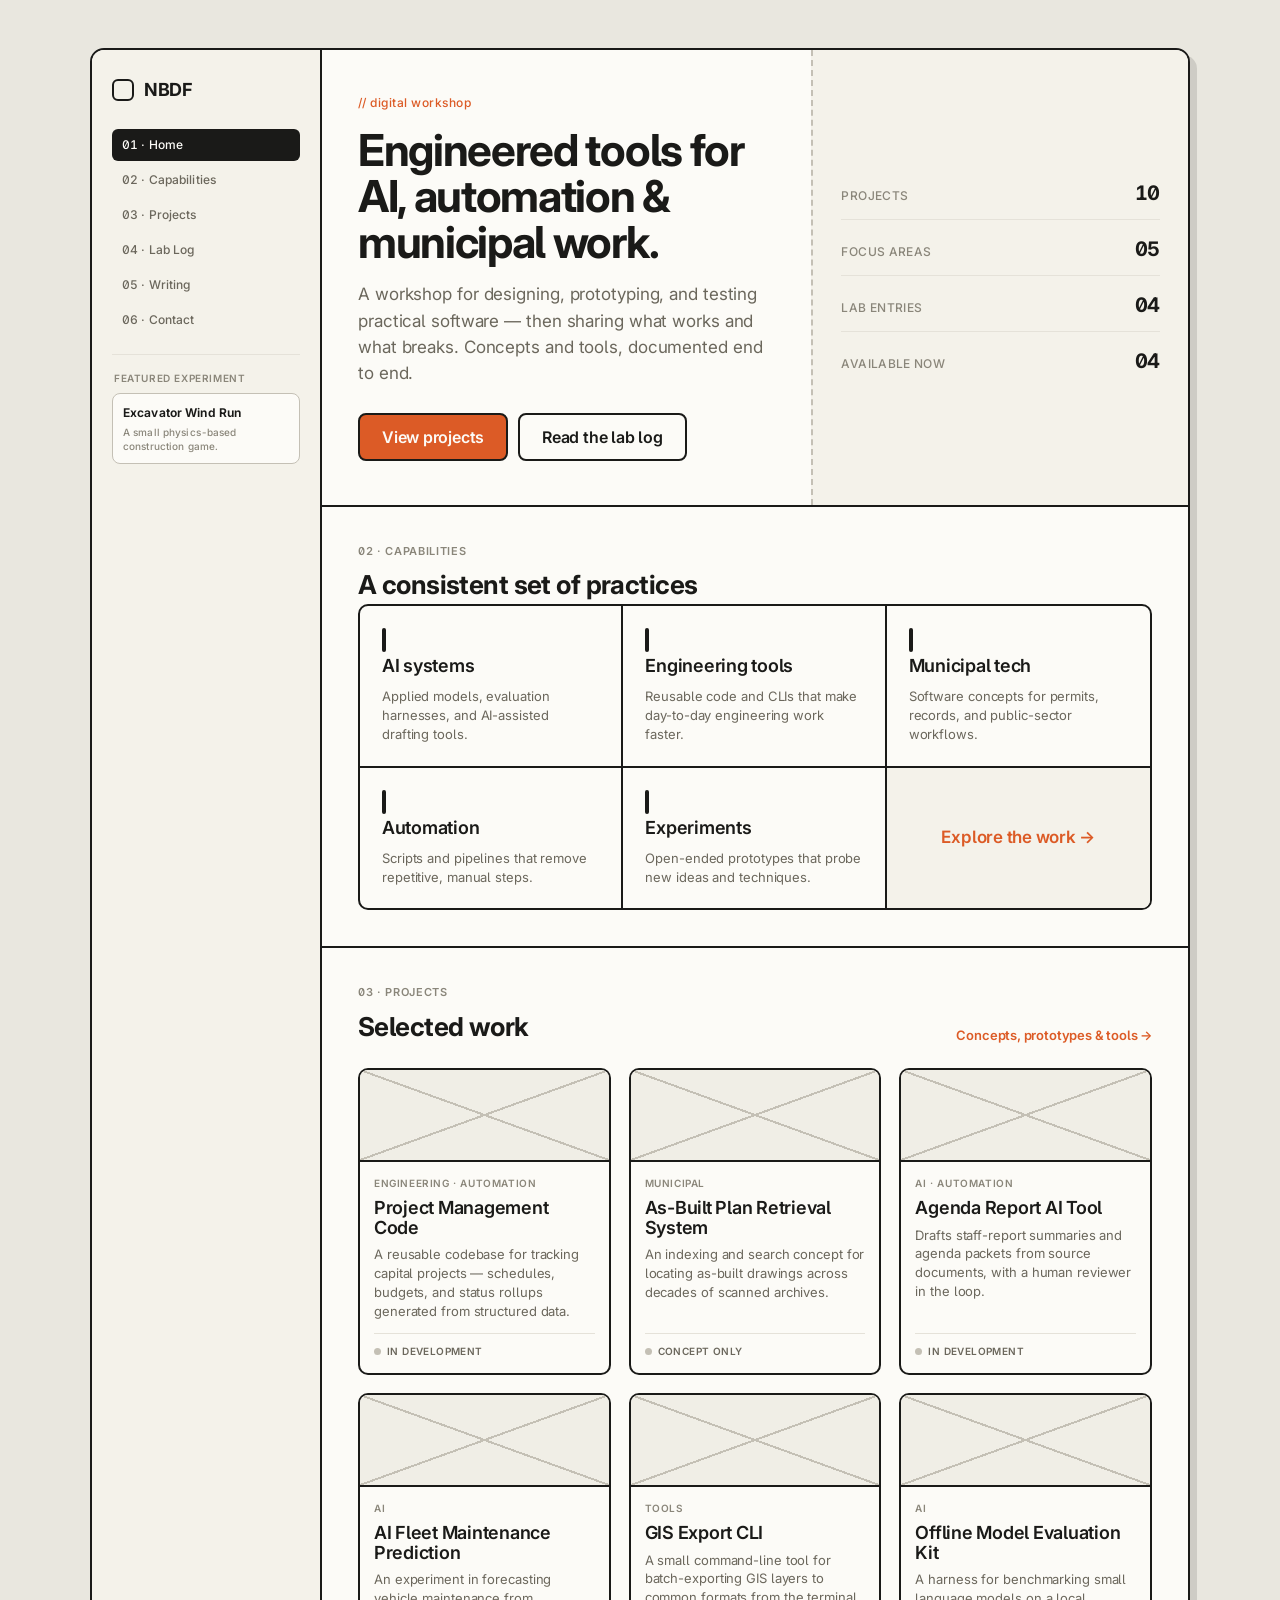
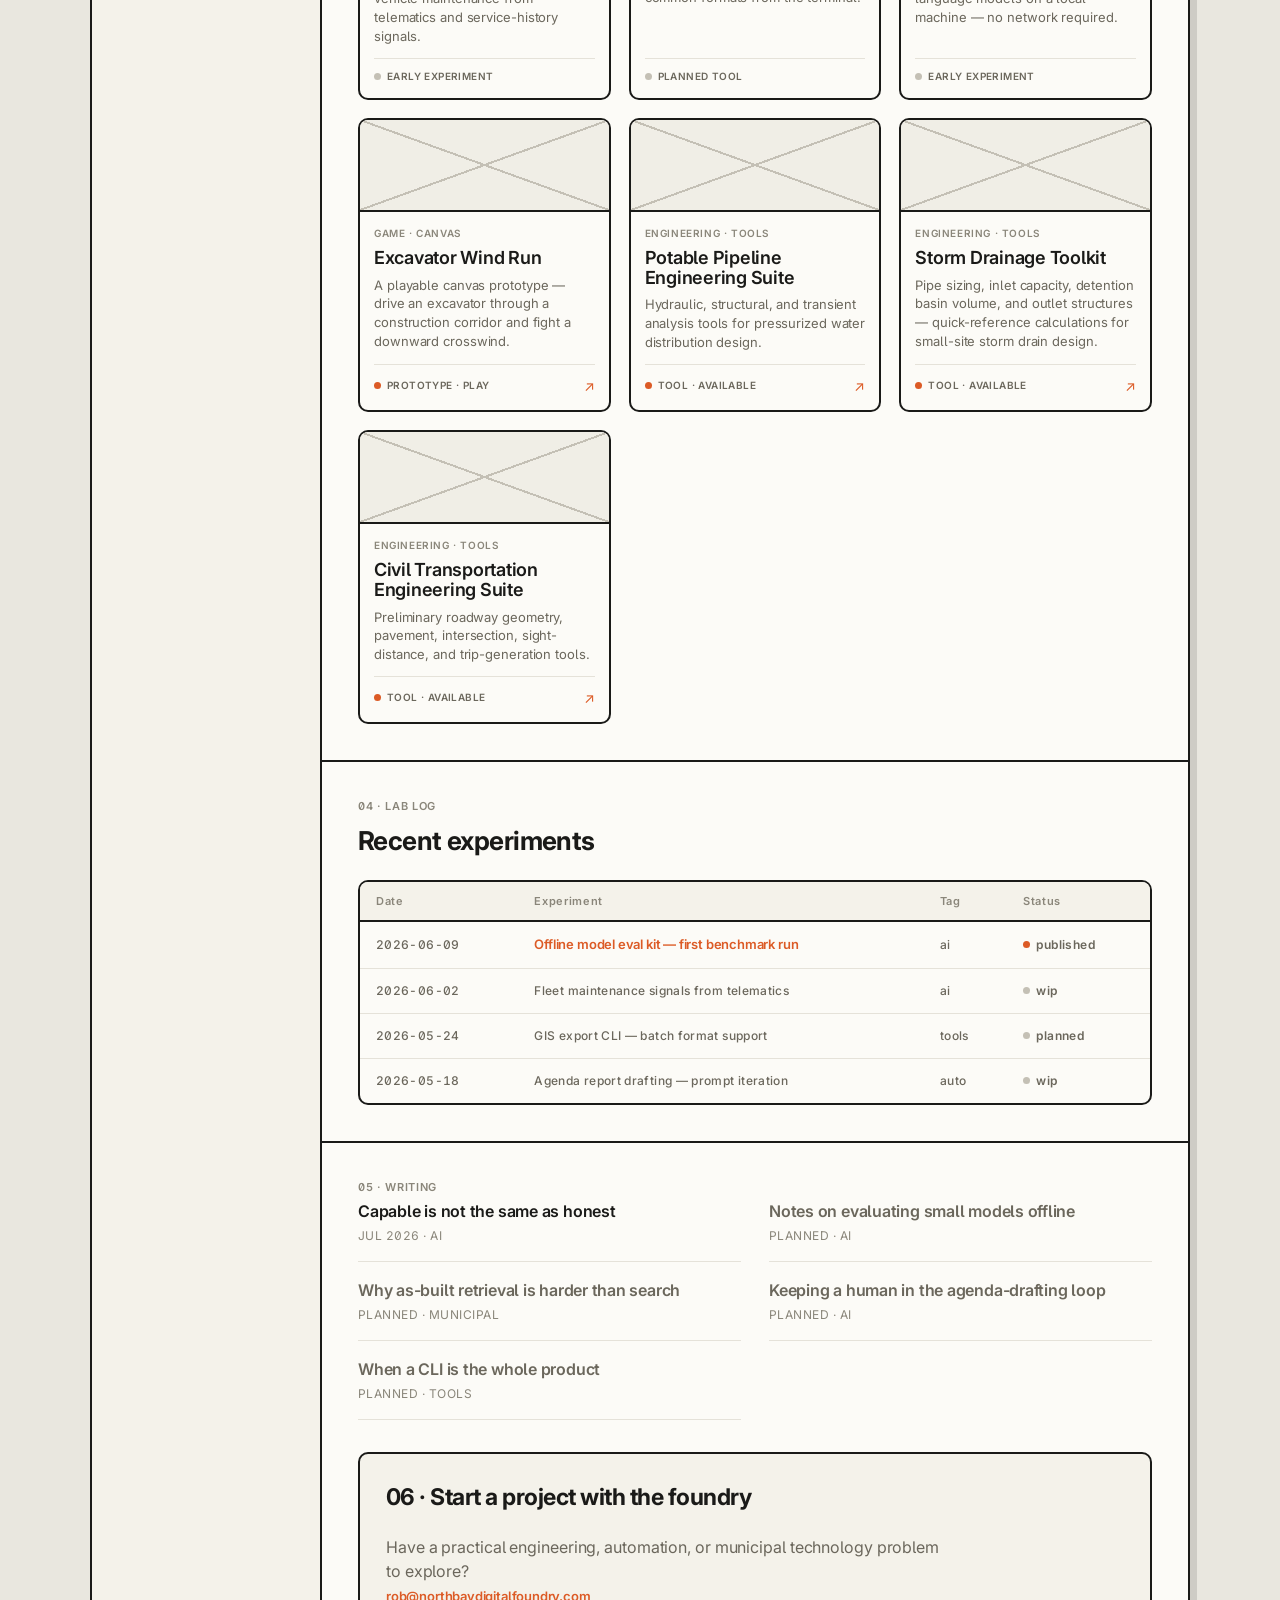
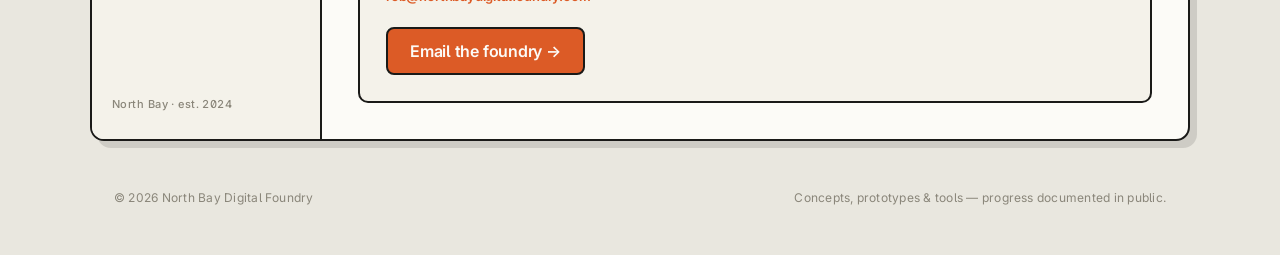
==== commit 3be14a67: "Add Transportation Engineering Suite" ====
--- a/index.html
+++ b/index.html
@@ -39,14 +39,21 @@
 
       <nav class="rail__nav" id="rail-nav" aria-label="Sections">
         <ol>
-          <li><a href="#overview"     aria-current="true">01 · Overview</a></li>
+          <li><a href="#overview"     aria-current="true">01 · Home</a></li>
           <li><a href="#capabilities">02 · Capabilities</a></li>
           <li><a href="#projects">    03 · Projects</a></li>
-          <li><a href="#lab">         04 · Lab log</a></li>
+          <li><a href="#lab">         04 · Lab Log</a></li>
           <li><a href="#writing">     05 · Writing</a></li>
           <li><a href="#contact">     06 · Contact</a></li>
-          <li><a href="excavator-wind-run.html">07 · Excavator Wind Run</a></li>
         </ol>
+        <div class="rail__feature">
+          <p class="rail__feature-label">Featured experiment</p>
+          <a href="excavator-wind-run.html">
+            <span class="rail__feature-title">Excavator Wind Run</span>
+            <span class="rail__feature-copy">A small physics-based construction game.</span>
+          </a>
+        </div>
+
       </nav>
 
       <p class="rail__meta">North Bay · est. 2024</p>
@@ -68,10 +75,10 @@
         </div>
 
         <div class="spec" aria-label="At a glance">
-          <div class="spec__row"><span class="spec__label">PROJECTS</span><span class="spec__value tnum">09</span></div>
+          <div class="spec__row"><span class="spec__label">PROJECTS</span><span class="spec__value tnum">10</span></div>
           <div class="spec__row"><span class="spec__label">FOCUS AREAS</span><span class="spec__value tnum">05</span></div>
           <div class="spec__row"><span class="spec__label">LAB ENTRIES</span><span class="spec__value tnum">04</span></div>
-          <div class="spec__row"><span class="spec__label">AVAILABLE NOW</span><span class="spec__value tnum">03</span></div>
+          <div class="spec__row"><span class="spec__label">AVAILABLE NOW</span><span class="spec__value tnum">04</span></div>
         </div>
       </section>
 
@@ -235,6 +242,20 @@
               <p class="card__cat">ENGINEERING · TOOLS</p>
               <h3 class="card__title">Storm Drainage Toolkit</h3>
               <p class="card__desc">Pipe sizing, inlet capacity, detention basin volume, and outlet structures — quick-reference calculations for small-site storm drain design.</p>
+              <div class="card__foot">
+                <span class="status"><span class="dot" aria-hidden="true"></span>TOOL · AVAILABLE</span>
+                <span class="card__arrow" aria-hidden="true">↗</span>
+              </div>
+            </div>
+          </a>
+
+          <!-- Civil Transportation Engineering Suite -->
+          <a class="card" href="transportation-calc.html">
+            <div class="card__thumb" aria-hidden="true"></div>
+            <div class="card__body">
+              <p class="card__cat">ENGINEERING · TOOLS</p>
+              <h3 class="card__title">Civil Transportation Engineering Suite</h3>
+              <p class="card__desc">Preliminary roadway geometry, pavement, intersection, sight-distance, and trip-generation tools.</p>
               <div class="card__foot">
                 <span class="status"><span class="dot" aria-hidden="true"></span>TOOL · AVAILABLE</span>
                 <span class="card__arrow" aria-hidden="true">↗</span>
--- a/assets/css/styles.css
+++ b/assets/css/styles.css
@@ -180,6 +180,53 @@
   color: var(--surface);
 }
 
+.rail__feature {
+  margin-top: 18px;
+  padding-top: 16px;
+  border-top: 1.5px solid var(--line);
+}
+
+.rail__feature-label {
+  margin: 0 0 7px;
+  padding: 0 2px;
+  color: var(--faint);
+  font-size: 10px;
+  font-weight: 600;
+  letter-spacing: 0.06em;
+  text-transform: uppercase;
+}
+
+.rail__nav .rail__feature a {
+  padding: 10px;
+  border: 1.5px solid var(--dash);
+  border-radius: var(--radius-sm);
+  background: var(--surface);
+}
+
+.rail__nav .rail__feature a:hover {
+  border-color: var(--ink);
+  background: var(--surface);
+  transform: translate(-1px, -1px);
+  box-shadow: 2px 2px 0 rgba(26, 26, 24, 0.12);
+}
+
+.rail__feature-title,
+.rail__feature-copy {
+  display: block;
+}
+
+.rail__feature-title {
+  color: var(--ink);
+  font-weight: 650;
+}
+
+.rail__feature-copy {
+  margin-top: 3px;
+  color: var(--faint);
+  font-size: 10px;
+  line-height: 1.4;
+}
+
 .rail__meta {
   margin: auto 0 0;
   font-size: 11px;
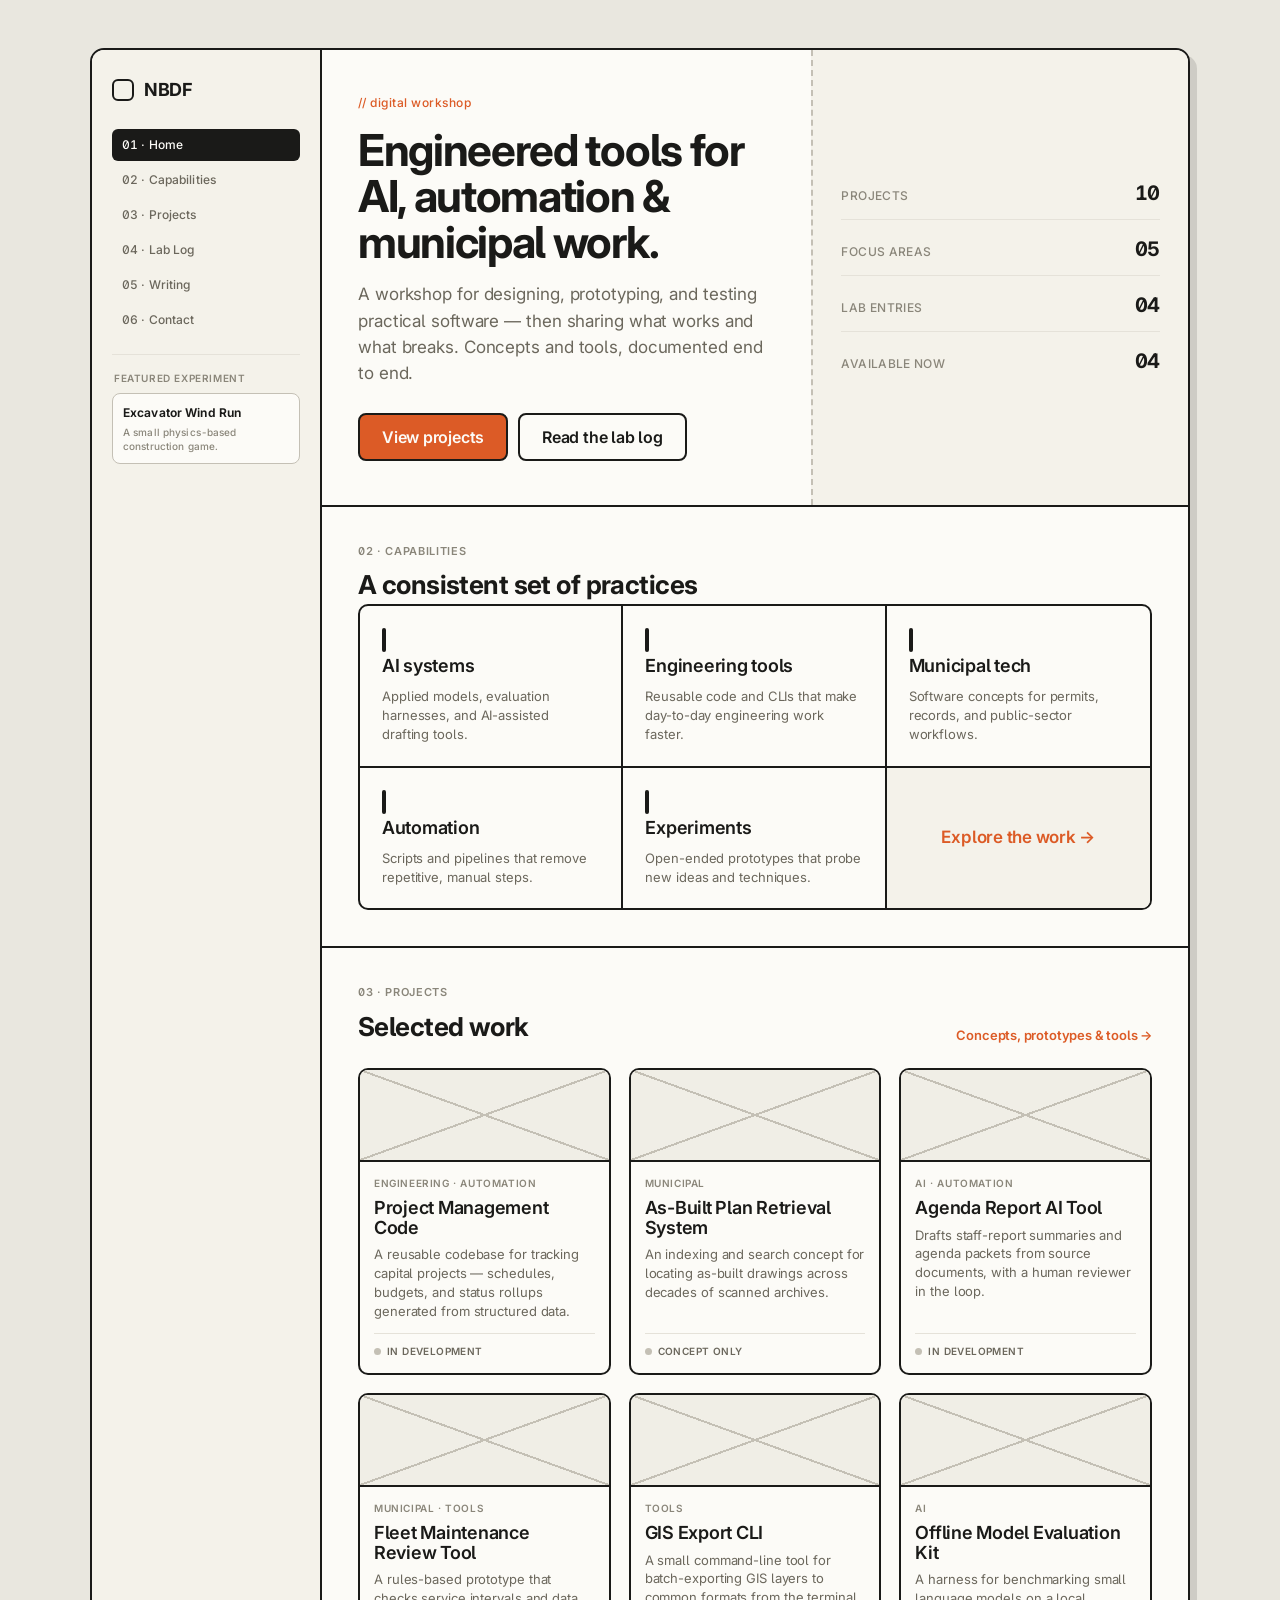
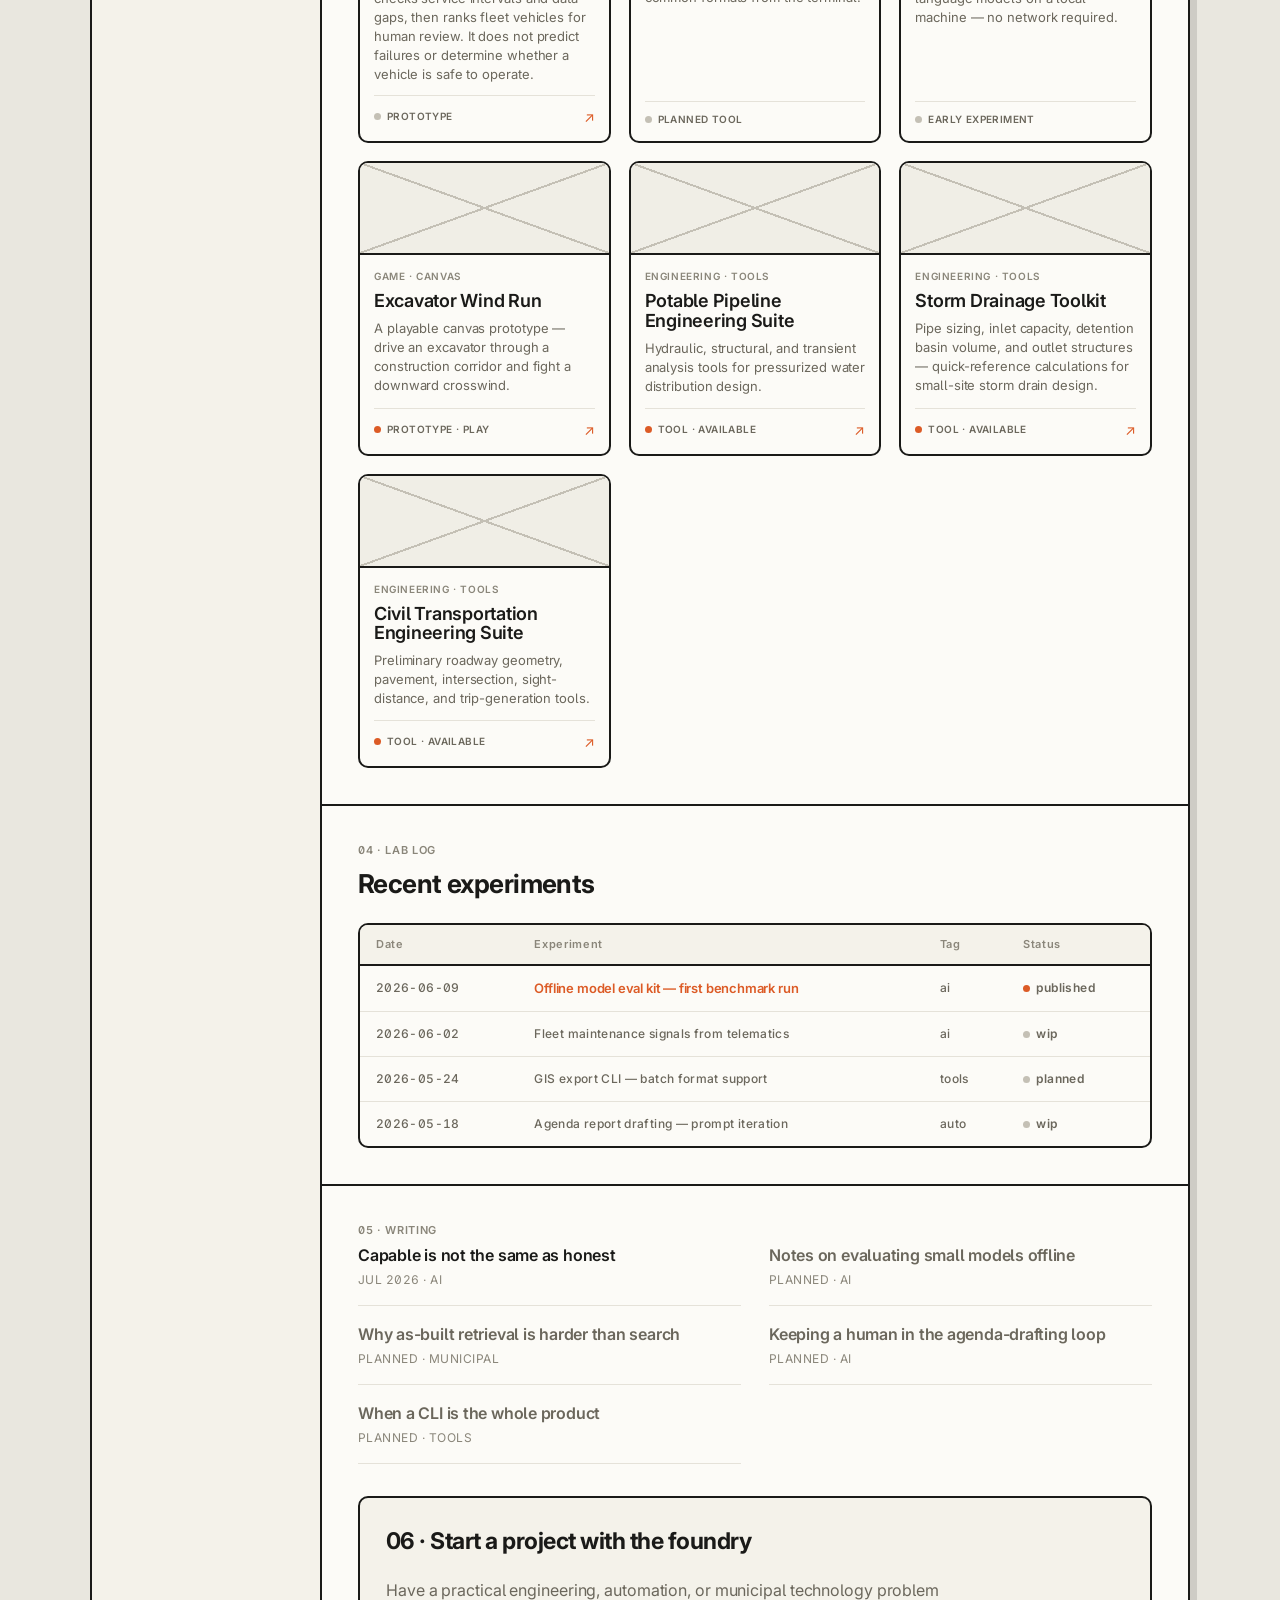
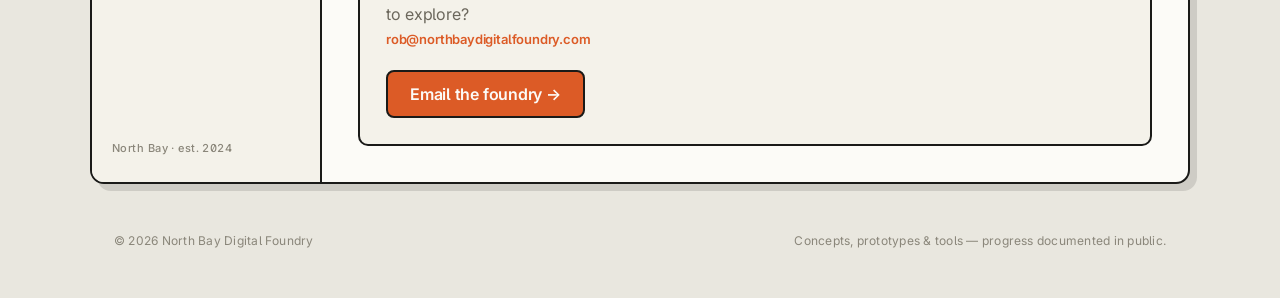
==== commit af96a9bf: "Add Fleet Maintenance Review Tool project page New project page for the rules-based fleet maintenanc" ====
--- a/index.html
+++ b/index.html
@@ -168,18 +168,19 @@
             </div>
           </article>
 
-          <!-- AI Fleet Maintenance Prediction -->
-          <article class="card">
-            <div class="card__thumb" aria-hidden="true"></div>
-            <div class="card__body">
-              <p class="card__cat">AI</p>
-              <h3 class="card__title">AI Fleet Maintenance Prediction</h3>
-              <p class="card__desc">An experiment in forecasting vehicle maintenance from telematics and service-history signals.</p>
-              <div class="card__foot">
-                <span class="status"><span class="dot dot--wip" aria-hidden="true"></span>EARLY EXPERIMENT</span>
-              </div>
-            </div>
-          </article>
+          <!-- Fleet Maintenance Review Tool -->
+          <a class="card" href="fleet-maintenance-review-tool.html">
+            <div class="card__thumb" aria-hidden="true"></div>
+            <div class="card__body">
+              <p class="card__cat">MUNICIPAL · TOOLS</p>
+              <h3 class="card__title">Fleet Maintenance Review Tool</h3>
+              <p class="card__desc">A rules-based prototype that checks service intervals and data gaps, then ranks fleet vehicles for human review. It does not predict failures or determine whether a vehicle is safe to operate.</p>
+              <div class="card__foot">
+                <span class="status"><span class="dot dot--wip" aria-hidden="true"></span>PROTOTYPE</span>
+                <span class="card__arrow" aria-hidden="true">↗</span>
+              </div>
+            </div>
+          </a>
 
           <!-- GIS Export CLI -->
           <article class="card">
--- a/assets/css/styles.css
+++ b/assets/css/styles.css
@@ -180,6 +180,30 @@
   color: var(--surface);
 }
 
+.rail__jump {
+  margin-top: 16px;
+  padding-top: 14px;
+  border-top: 1.5px solid var(--line);
+}
+
+.rail__jump-label {
+  margin: 0 0 6px;
+  padding: 0 8px;
+  color: var(--faint);
+  font-size: 9px;
+  font-weight: 700;
+  letter-spacing: 0.06em;
+  text-transform: uppercase;
+}
+
+.rail__nav .rail__jump-list { gap: 1px; }
+
+.rail__nav .rail__jump-list a {
+  padding: 5px 8px;
+  font-size: 11px;
+  line-height: 1.25;
+}
+
 .rail__feature {
   margin-top: 18px;
   padding-top: 16px;
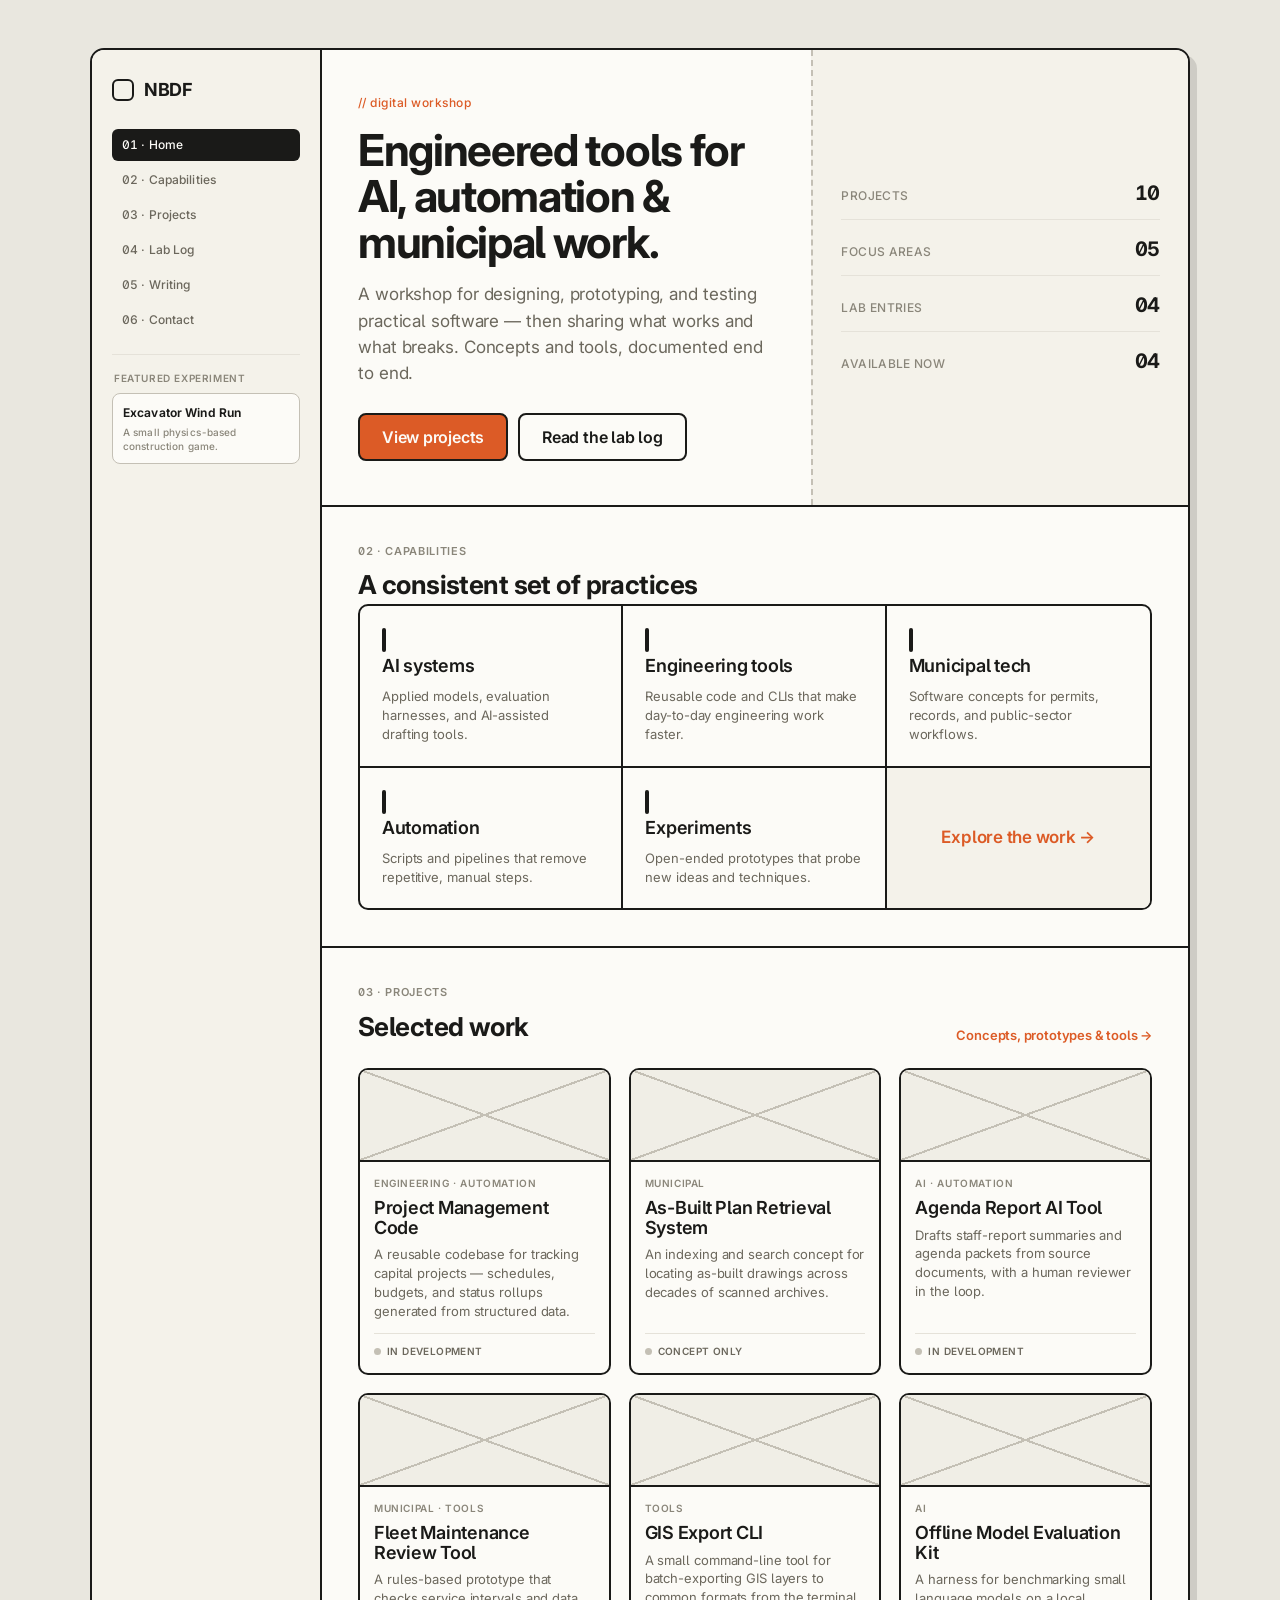
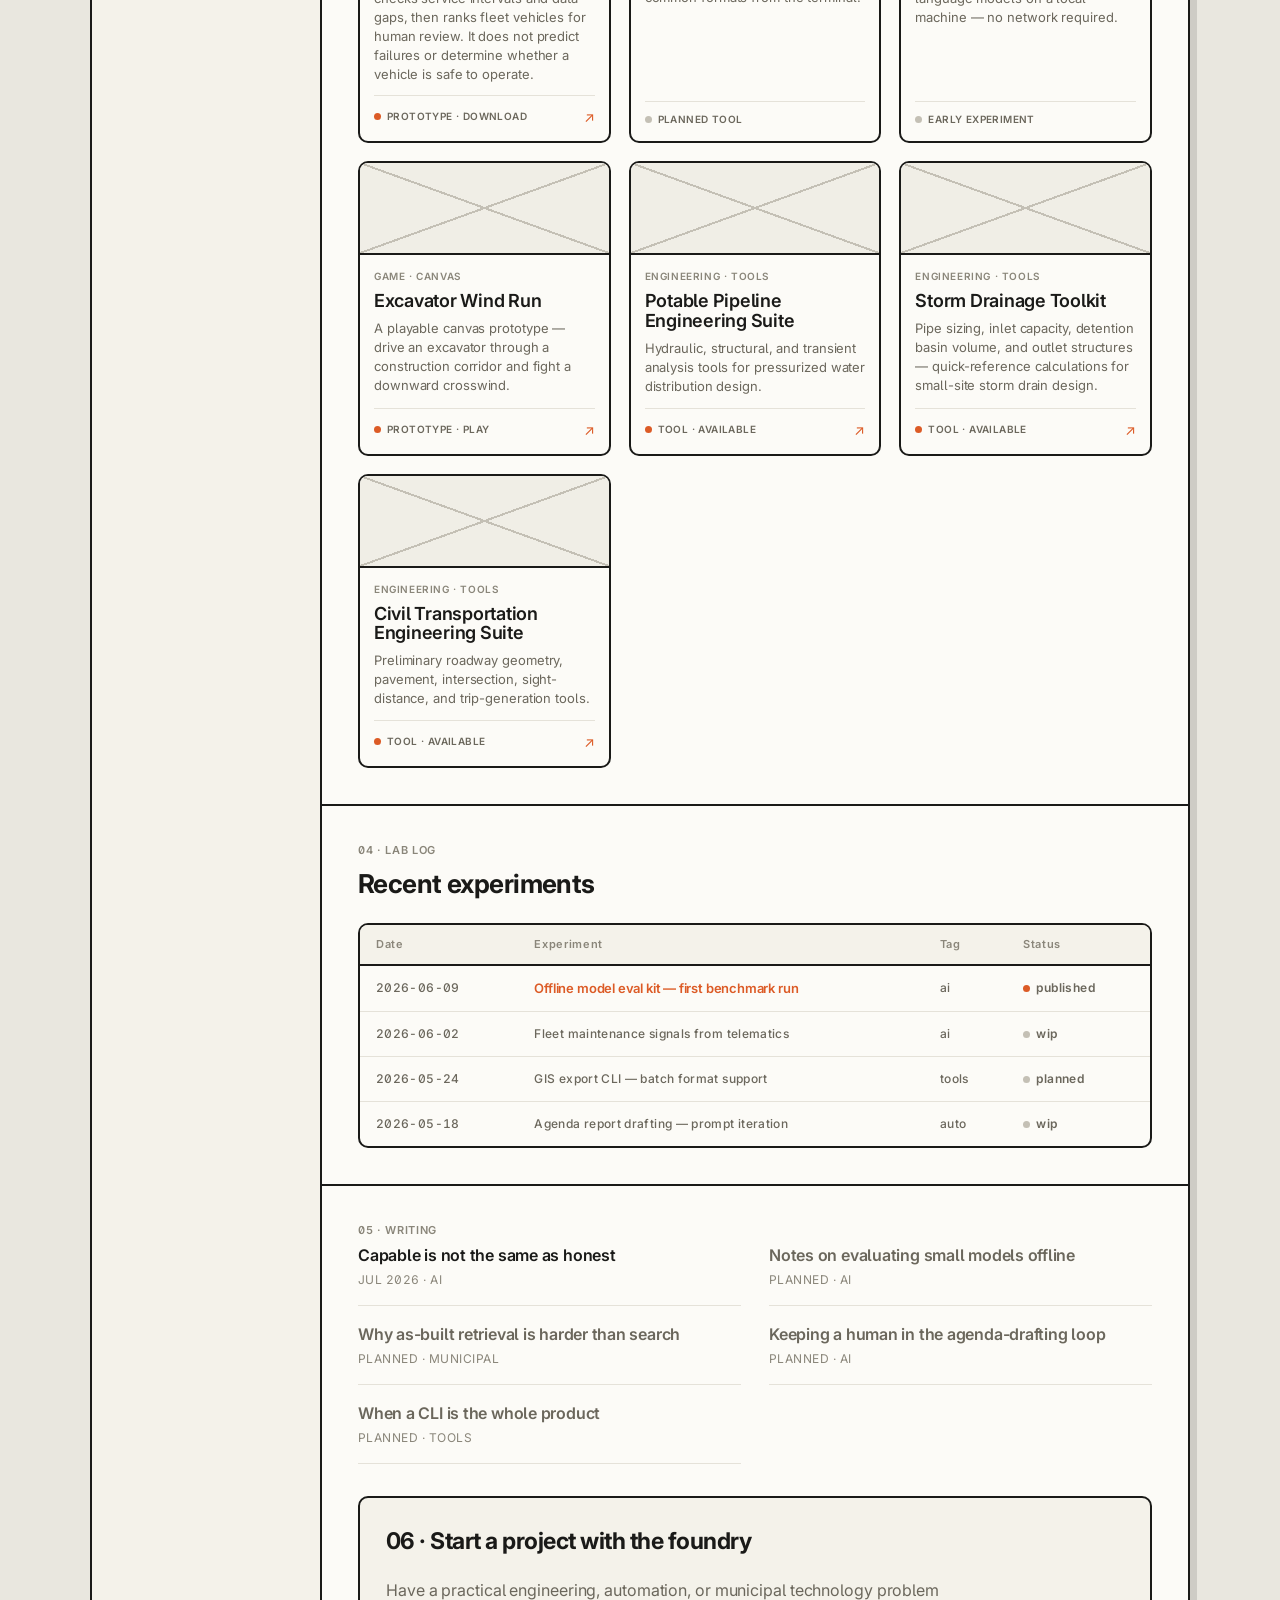
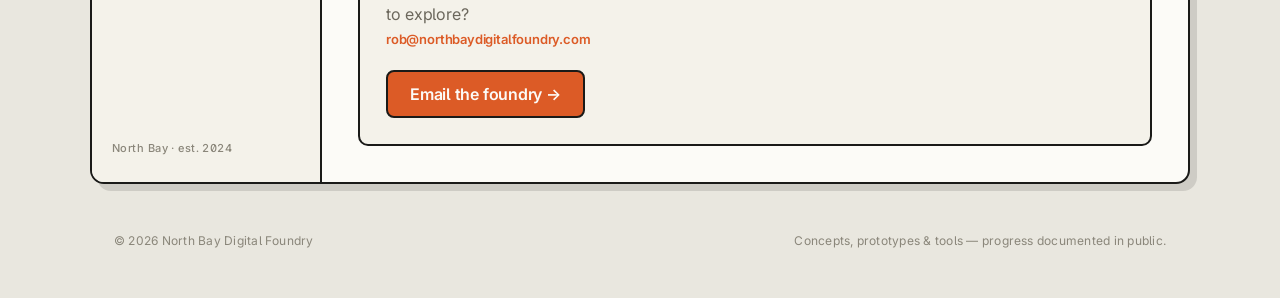
==== commit e1b61931: "Mark Fleet Maintenance Review Tool card as downloadable Use the same accent status dot as the Excava" ====
--- a/index.html
+++ b/index.html
@@ -176,7 +176,7 @@
               <h3 class="card__title">Fleet Maintenance Review Tool</h3>
               <p class="card__desc">A rules-based prototype that checks service intervals and data gaps, then ranks fleet vehicles for human review. It does not predict failures or determine whether a vehicle is safe to operate.</p>
               <div class="card__foot">
-                <span class="status"><span class="dot dot--wip" aria-hidden="true"></span>PROTOTYPE</span>
+                <span class="status"><span class="dot" aria-hidden="true"></span>PROTOTYPE · DOWNLOAD</span>
                 <span class="card__arrow" aria-hidden="true">↗</span>
               </div>
             </div>
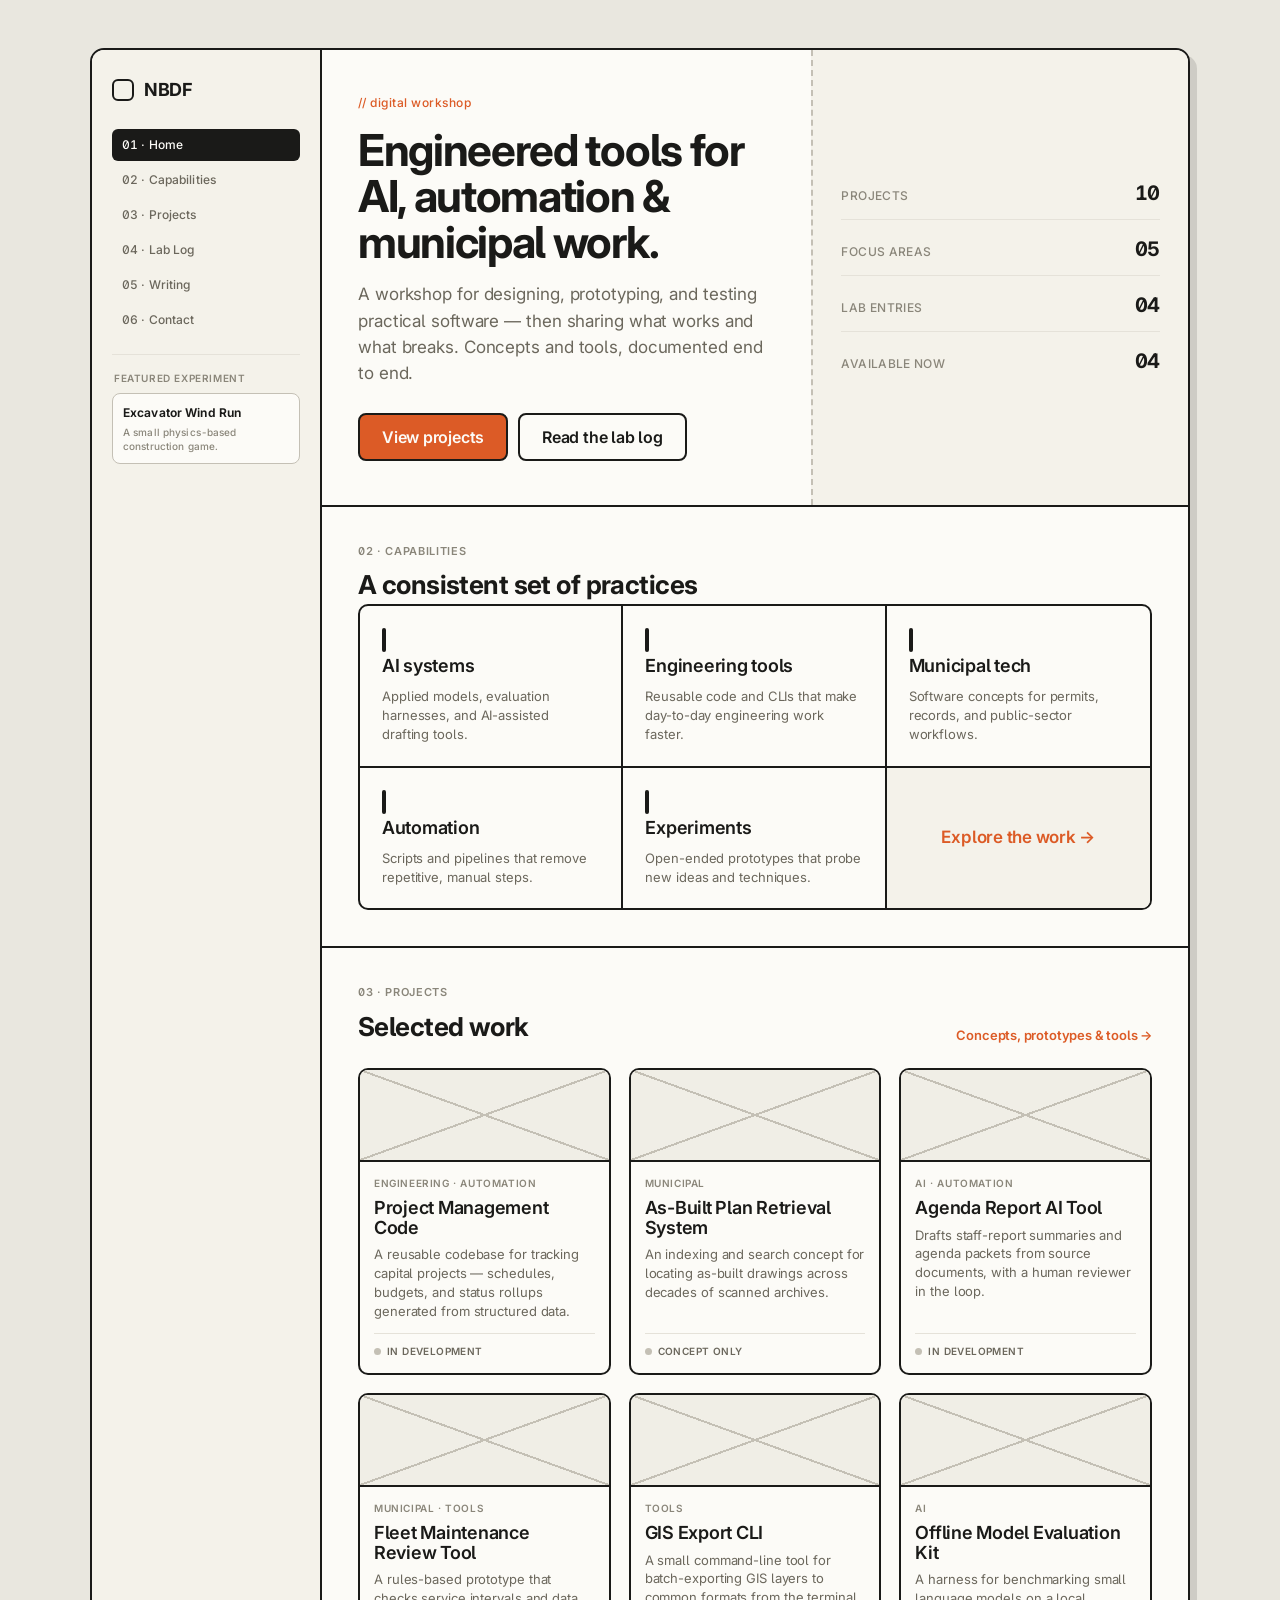
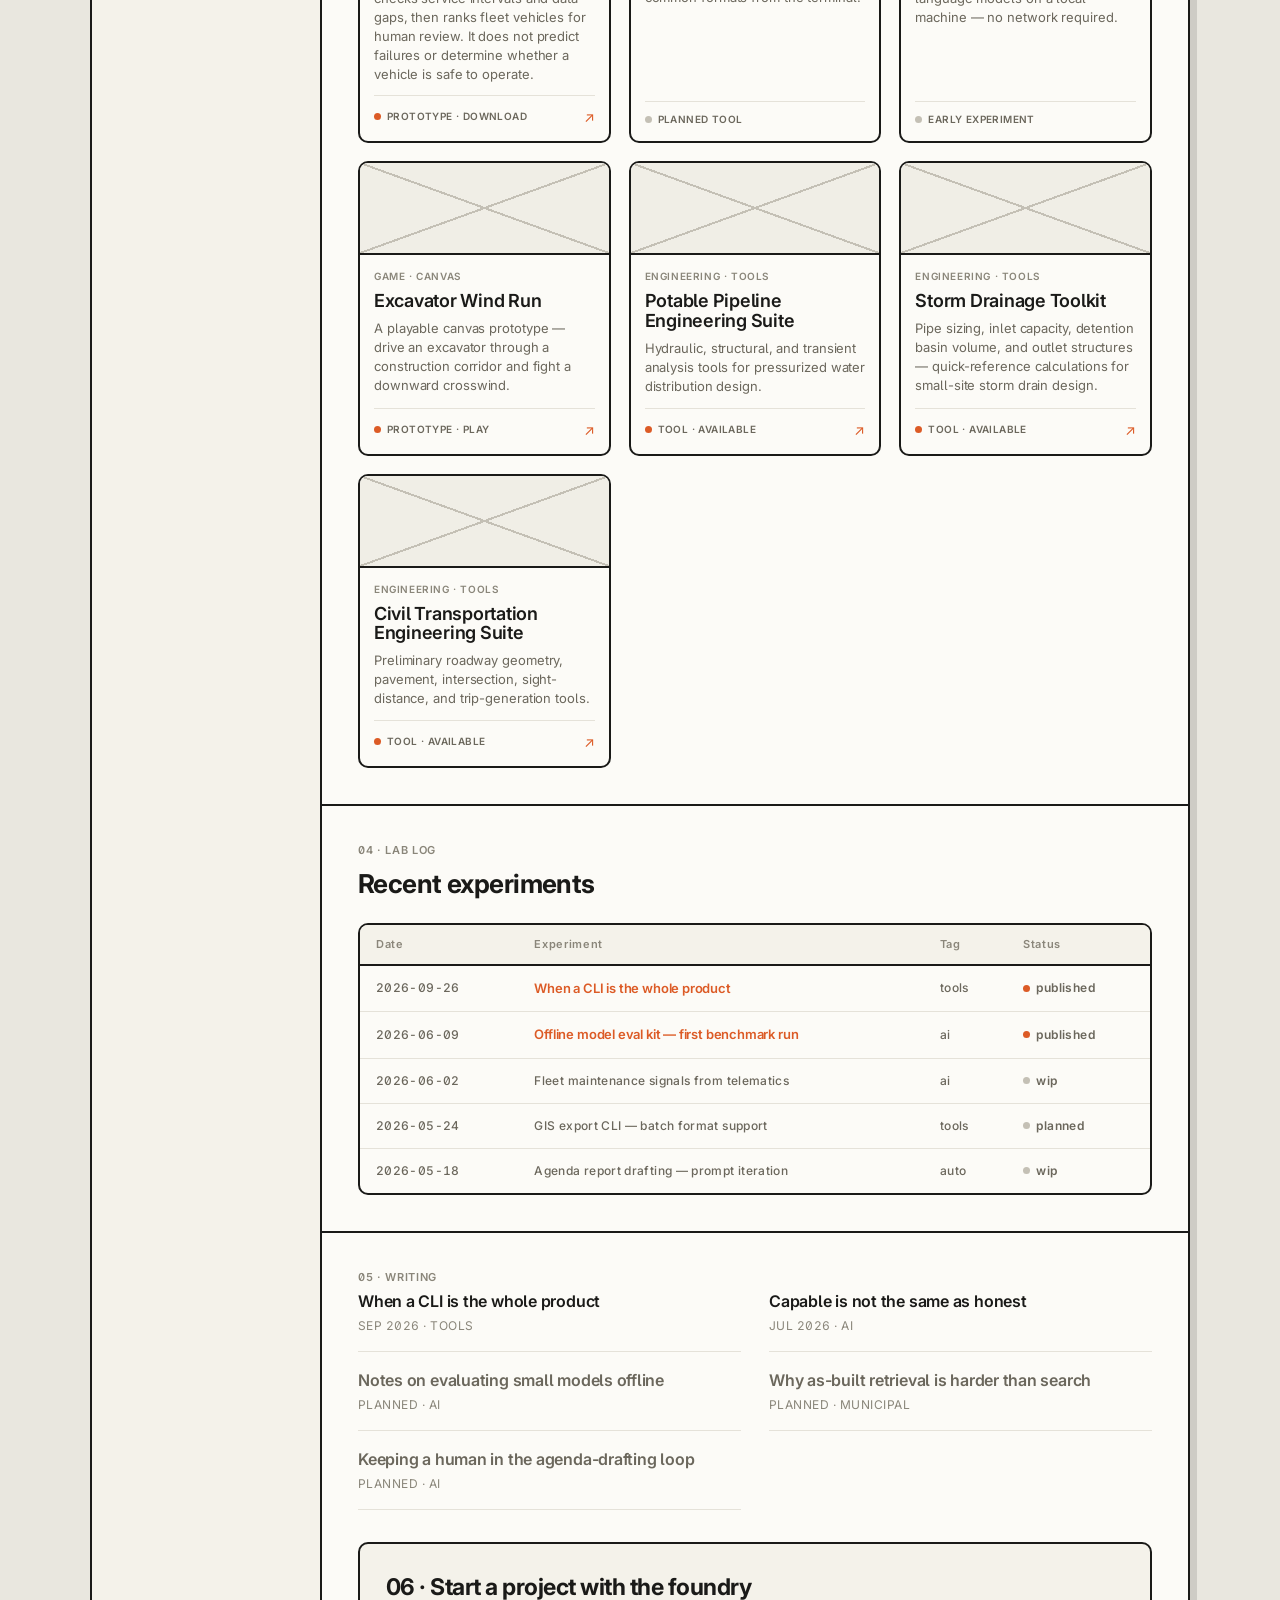
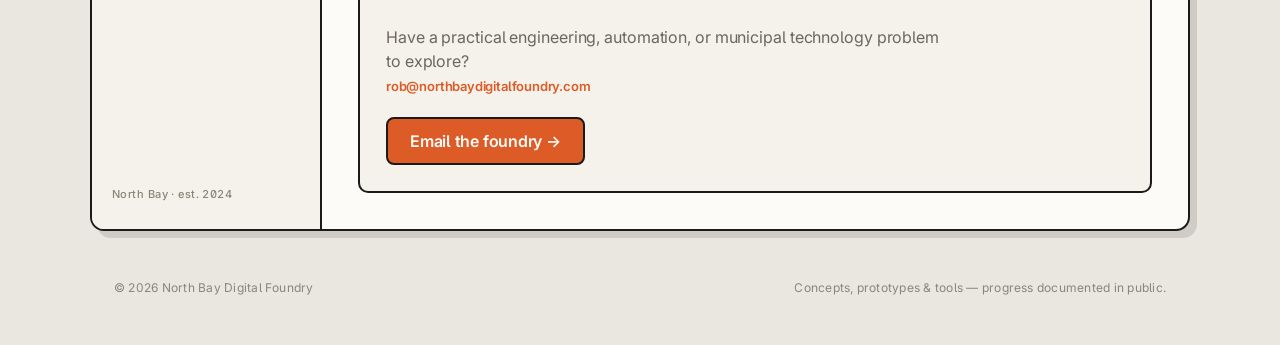
==== commit 37967a18: "Add Lab Log 002: When a CLI is the whole product New article on how the Fleet Maintenance Review Too" ====
--- a/index.html
+++ b/index.html
@@ -279,6 +279,12 @@
             </thead>
             <tbody>
               <tr>
+                <td>2026-09-26</td>
+                <td class="log__exp"><a class="link-accent" href="lab-log-002.html">When a CLI is the whole product</a></td>
+                <td>tools</td>
+                <td><span class="status"><span class="dot" aria-hidden="true"></span>published</span></td>
+              </tr>
+              <tr>
                 <td>2026-06-09</td>
                 <td class="log__exp"><a class="link-accent" href="lab-log-001.html">Offline model eval kit — first benchmark run</a></td>
                 <td>ai</td>
@@ -312,11 +318,11 @@
         <p class="eyebrow" id="writing-title">05 · Writing</p>
 
         <div class="writing">
+          <a class="post" href="lab-log-002.html"><h3 class="post__title">When a CLI is the whole product</h3><span class="post__meta">SEP 2026 · TOOLS</span></a>
           <a class="post" href="lab-log-001.html"><h3 class="post__title">Capable is not the same as honest</h3><span class="post__meta">JUL 2026 · AI</span></a>
           <article class="post post--planned"><h3 class="post__title">Notes on evaluating small models offline</h3><span class="post__meta">PLANNED · AI</span></article>
           <article class="post post--planned"><h3 class="post__title">Why as-built retrieval is harder than search</h3><span class="post__meta">PLANNED · MUNICIPAL</span></article>
           <article class="post post--planned"><h3 class="post__title">Keeping a human in the agenda-drafting loop</h3><span class="post__meta">PLANNED · AI</span></article>
-          <article class="post post--planned"><h3 class="post__title">When a CLI is the whole product</h3><span class="post__meta">PLANNED · TOOLS</span></article>
         </div>
 
         <div class="cta" id="contact">
